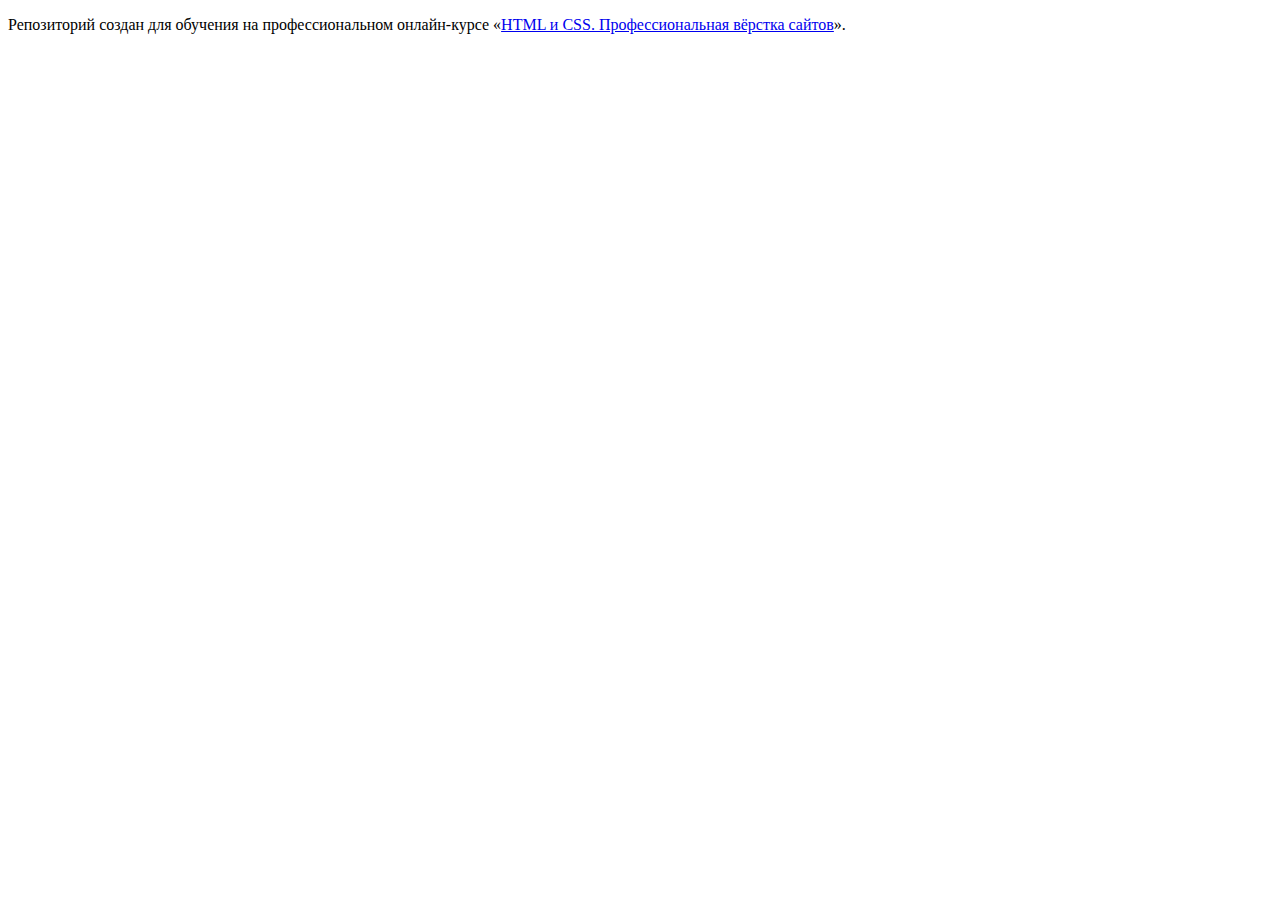
==== master/index.html @ c31f616f ":heavy_check_mark: Сборка #master" ====
<!DOCTYPE html>
<html lang="ru">
  <head>
    <meta charset="utf-8">
    <title>HTML Academy: Глейси</title>
    <base href="https://htmlacademy-htmlcss.github.io/1730259-gllacy-32/master/">
</head>
  <body>

    <p>Репозиторий создан для обучения на профессиональном онлайн‑курсе «<a href="https://htmlacademy.ru/intensive/htmlcss">HTML и CSS. Профессиональная вёрстка сайтов</a>».</p>

  </body>
</html>
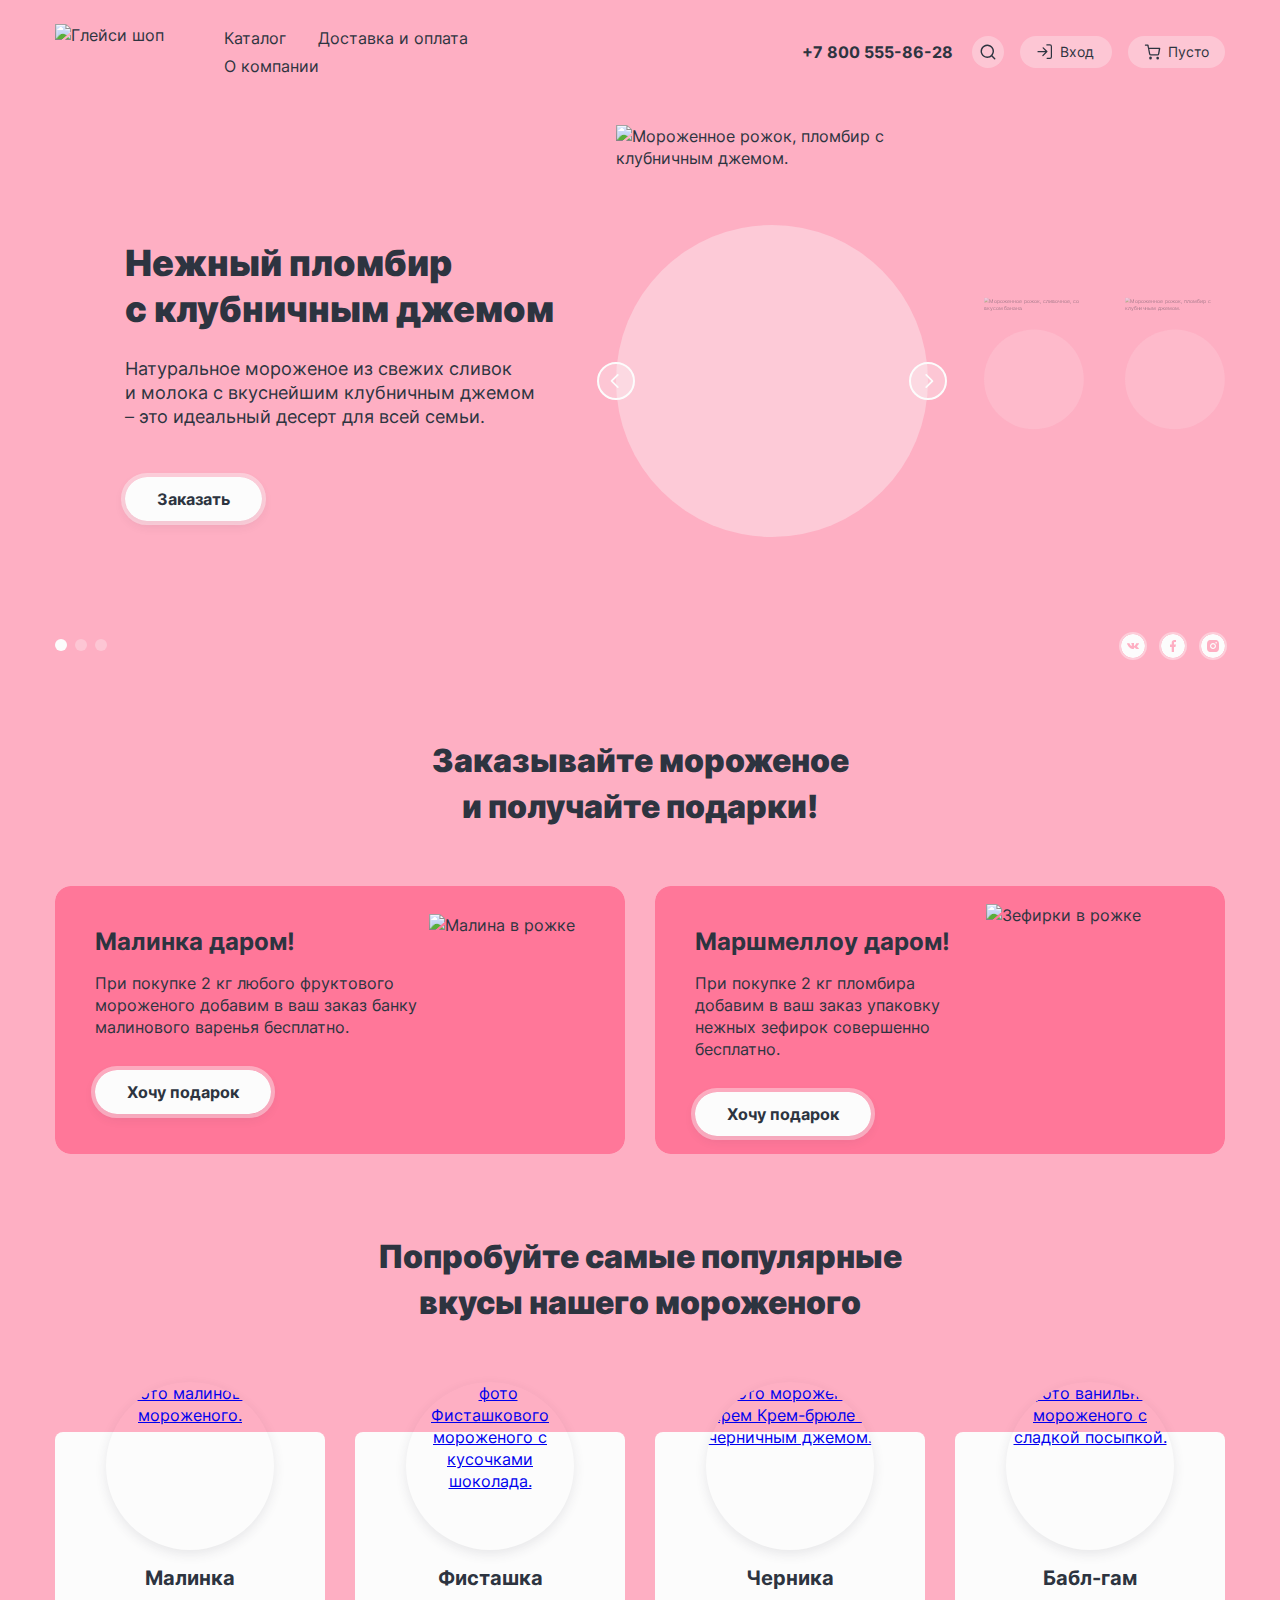
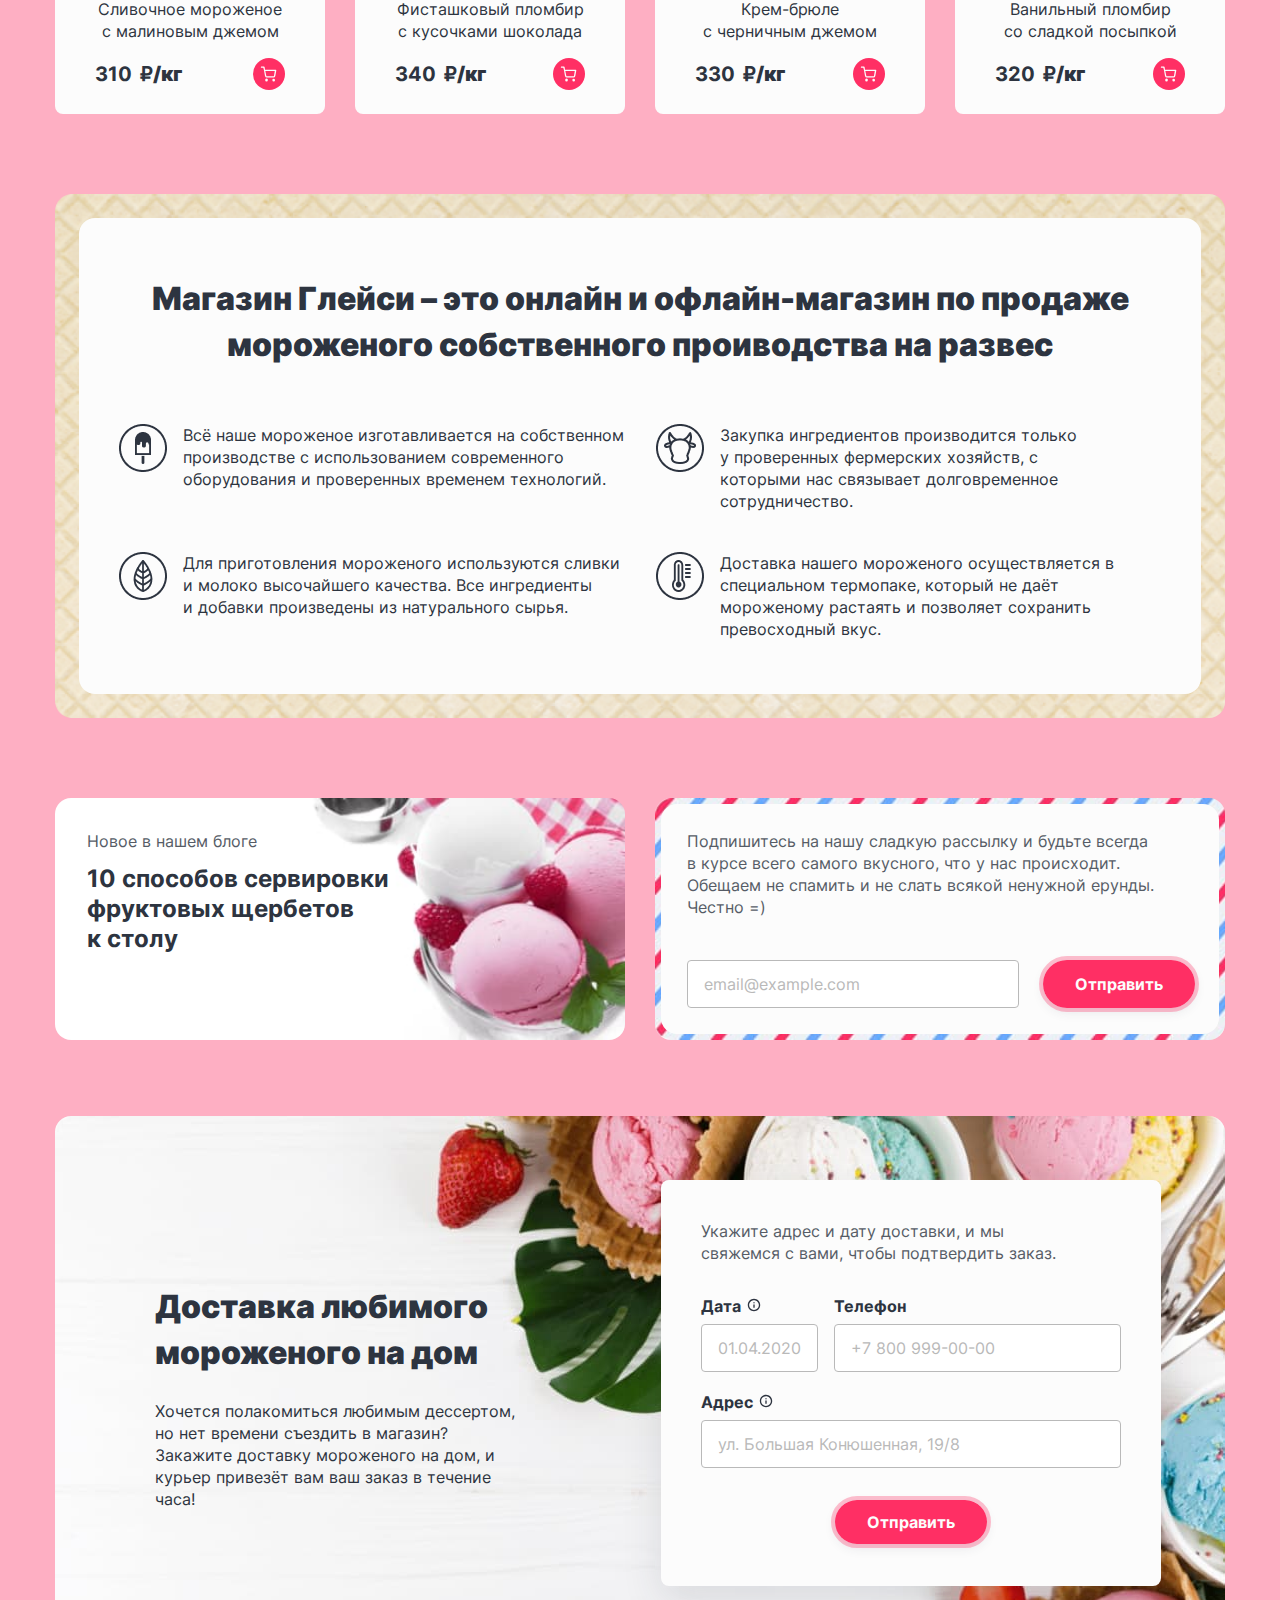
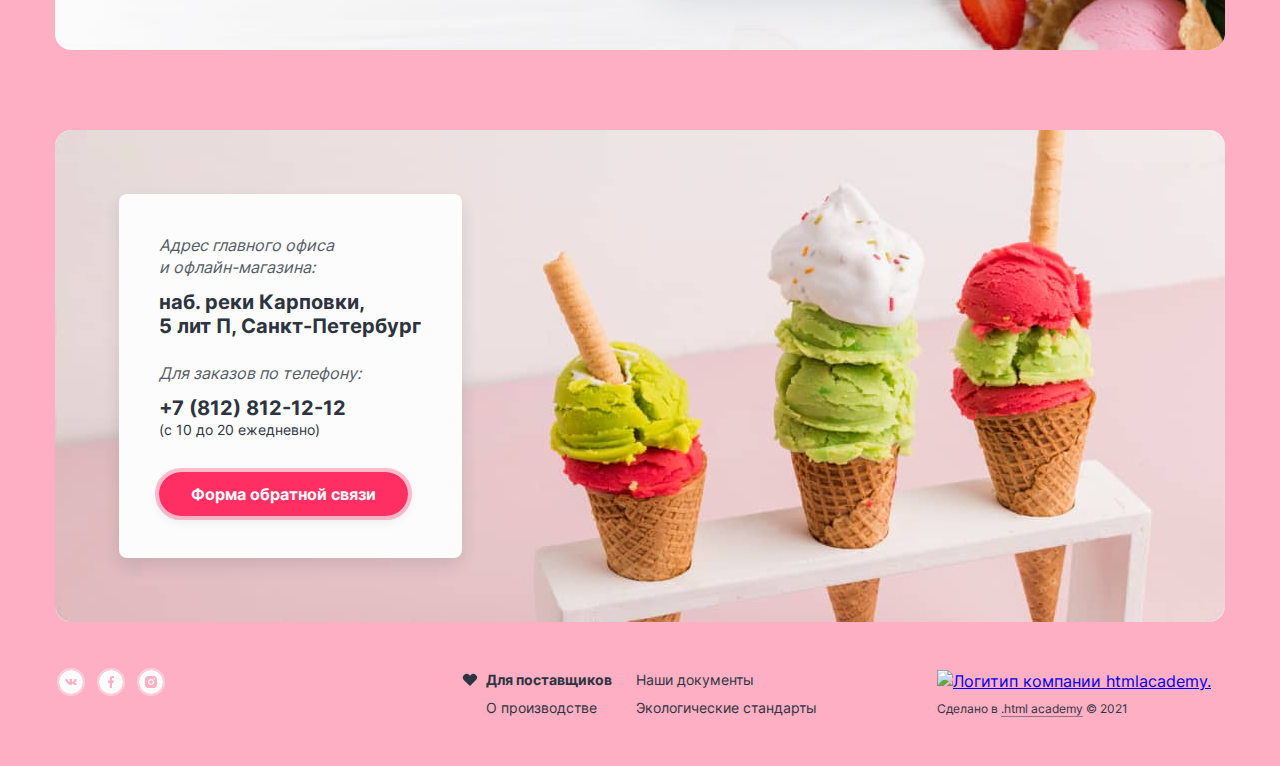
==== commit ef516493: ":heavy_check_mark: Сборка #master" ====
--- a/master/index.html
+++ b/master/index.html
@@ -1,13 +1,569 @@
 <!DOCTYPE html>
 <html lang="ru">
-  <head>
-    <meta charset="utf-8">
-    <title>HTML Academy: Глейси</title>
-    <base href="https://htmlacademy-htmlcss.github.io/1730259-gllacy-32/master/">
+
+<head>
+  <meta charset="utf-8">
+  <title>HTML Academy: Глейси</title>
+  <link rel="icon" href="favicon.ico">
+  <link rel="icon" type="image/png" sizes="32x32" href="favicon.png">
+  <link rel="stylesheet" href="styles/styles.css">
+  <base href="https://htmlacademy-htmlcss.github.io/1730259-gllacy-32/master/">
 </head>
-  <body>
 
-    <p>Репозиторий создан для обучения на профессиональном онлайн‑курсе «<a href="https://htmlacademy.ru/intensive/htmlcss">HTML и CSS. Профессиональная вёрстка сайтов</a>».</p>
+<body>
+  <div class="container">
+    <header class="header-top">
+      <nav class="header-nav">
+        <img class="header-logo" src="./images/logo.svg" width="137" height="56" alt="Глейси шоп">
+        <ul class="main-nav disordered">
+          <!--выбранному разделу добавлять клас submenu-link-current-->
+          <li class="main-nav-item">
+            <a class="main-nav-link" href="catalog.html">Каталог</a>
+            <ul class="main-nav-submenu">
+              <li class="submenu-item new-submenu">
+                <a href="#" class="submenu-link">Новинки</a>
+              </li>
+              <li class="submenu-item">
+                <a href="#" class="submenu-link">Сливочное</a>
+              </li>
+              <li class="submenu-item">
+                <a href="#" class="submenu-link">Щербеты</a>
+              </li>
+              <li class="submenu-item">
+                <a href="#" class="submenu-link">Фруктовый лед</a>
+              </li>
+              <li class="submenu-item">
+                <a href="#" class="submenu-link">Мелорин</a>
+              </li>
+            </ul>
+          </li>
+          <li class="main-nav-item">
+            <a class="main-nav-link" href="#">Доставка и оплата</a>
+          </li>
+          <li class="main-nav-item">
+            <a class="main-nav-link" href="#">О компании</a>
+          </li>
+        </ul>
+        <ul class="user-nav disordered">
+          <li class="user-nav-item">
+            <a class="user-nav-link link-phone" href="tel:+78005558628">+7 800 555-86-28</a>
+          </li>
+          <li class="user-nav-item search">
+            <a class="user-nav-link nav-search" href="#">
+              <span class="visually-hidden">Поиск</span>
+              <svg class="search-img" aria-hidden="true" focusable="false" width="18" height="18" viewBox="0 0 18 18"
+                fill="none" role="img" xmlns="http://www.w3.org/2000/svg">
+                <path fill-rule="evenodd" clip-rule="evenodd"
+                  d="M3 8.2a5.3 5.3 0 1 1 10.6 0 5.3 5.3 0 0 1-10.7 0Zm9.5 5.2a6.7 6.7 0 1 1 1-1l2.7 2.9a.7.7 0 0 1-1 1l-2.7-2.9Z"
+                  fill="#2D3440" />
+              </svg>
+            </a>
+            <!--для открытия попапа добавить класс popup-search-activ-->
+            <div class="popup-search">
+              <div class="popup-search-content">
+                <button class="popup-button visually-hidden" tabindex="-1">Закрыть</button>
+                <form class="popup-search-form" action="https://echo.htmlacademy.ru/" method="get">
+                  <p>
+                    <label for="search-form" class="visually-hidden">Поиск по сайту</label>
+                    <!--при ошибке клас error-->
+                    <input type="text" class="search-form" name="search-form" id="search-form"
+                      placeholder="Поиск по сайту" required>
+                    <button class="popup-button-reset" type="reset"></button>
+                  </p>
+                  <button class="visually-hidden" type="submit">Поиск</button>
+                </form>
+              </div>
+            </div>
+          </li>
+          <li class="user-nav-item item-log-in">
+            <a class="user-nav-link log-in" href="#">
+              <svg class="log-in-img" aria-hidden="true" focusable="false" width="18" height="18" viewBox="0 0 18 18"
+                fill="none" role="img" xmlns="http://www.w3.org/2000/svg">
+                <path fill-rule="evenodd" clip-rule="evenodd"
+                  d="M10.2 1.9c0-.4.3-.7.7-.7h3A2.2 2.2 0 0 1 16 3.4v10.5A2.2 2.2 0 0 1 14 16h-3a.7.7 0 0 1 0-1.3h3a.8.8 0 0 0 .8-.8V3.4a.8.8 0 0 0-.8-.9h-3a.7.7 0 0 1-.7-.6ZM6.7 4.4c.2-.3.6-.3.9 0l3.7 3.7a.7.7 0 0 1 0 1l-3.7 3.7a.7.7 0 1 1-1-.9l2.7-2.6H1.9a.7.7 0 0 1 0-1.3h7.4L6.7 5.3a.7.7 0 0 1 0-.9Z"
+                  fill="#2D3440" />
+              </svg>
+              <span class="visually-hidden">Вход в личный кабинет</span>Вход</a>
+            <!--Для открытия добавить клас popup-autр-activ-->
+            <div class="popup-autorizacion">
+              <div class="popup-autorizacion-content">
+                <button class="popup-button visually-hidden" tabindex="-1">Закрыть</button>
+                <h2 class="popup-autorizacion-title">Личный кабинет</h2>
+                <form class="popup-search-form" action="https://echo.htmlacademy.ru/" method="get">
+                  <div class="auth-group">
+                    <label class="email visually-hidden" for="auth-login">Введите Ваш электронную почту</label>
+                    <input class="auth-form-field field" type="text" id="auth-login" name="auth-login"
+                      placeholder="email@example.com">
+                  </div>
+                  <div class="auth-group">
+                    <label class="password visually-hidden" for="auth-password">Введите Ваш пароль</label>
+                    <input class="auth-form-field field" type="password" id="auth-password" name="auth-password"
+                      placeholder="Пароль">
+                  </div>
+                  <div class="auth-group auth-user-group">
+                    <button class="button button-red" type="submit">Войти</button>
+                    <div class="auth-user-option">
+                      <a href="#" class="auth-form-recovery">Забыли пароль?</a>
+                      <a href="#" class="auth-form-register">Регистрация</a>
+                    </div>
+                  </div>
+                </form>
+              </div>
+            </div>
+          </li>
+          <li class="user-nav-item basket">
+            <a class="user-nav-link basket-link" href="#">
+              <svg class="basket-img basket-img-empty" aria-hidden="true" focusable="false" width="18" height="18"
+                viewBox="0 0 18 18" fill="none" role="img" xmlns="http://www.w3.org/2000/svg">
+                <path fill-rule="evenodd" clip-rule="evenodd"
+                  d="M1.3 1.5a.7.7 0 0 0 0 1.3h2L4 5.5 5 11a2 2 0 0 0 2 1.6h6.3a2 2 0 0 0 2-1.6l1-5.5a.7.7 0 0 0-.6-.8H5L4.6 2c0-.3-.4-.5-.7-.5H1.3Zm5 9.3L5.3 6h9.5l-.8 4.7a.6.6 0 0 1-.7.5H7a.6.6 0 0 1-.7-.5Zm-1 4.4a1.3 1.3 0 1 1 2.5 0 1.3 1.3 0 0 1-2.6 0Zm7 0a1.3 1.3 0 1 1 2.7 0 1.3 1.3 0 0 1-2.6 0Z" />
+              </svg>
+              <span>Пусто</span><span class="visually-hidden">Корзина
+                товаров</span></a>
+            <!--Для открытия добавить клас popup-basket-activ-->
+            <div class="popup-basket">
+              <div class="popup-basket-content">
+                <button class="popup-button visually-hidden" tabindex="-1">Закрыть</button>
+                <h3 class="basket-title basket-title-empty">Ваша корзина пока пуста</h3>
+              </div>
+            </div>
+          </li>
+        </ul>
+      </nav>
 
-  </body>
+    </header>
+    <main class="main-index">
+      <h1 class="visually-hidden">Glassy shop интернет магазин мороженного</h1>
+      <!--Слайдер-->
+      <section class="slider">
+        <h2 class="visually-hidden">Слайдер с самыми популярными товарами</h2>
+        <section class="slider-body">
+          <h2 class="visually-hidden">Фото и описание популярного товара</h2>
+          <div class="slider-wrapper">
+            <ol class="slider-text-list ordered">
+              <!--первый слайд-->
+              <li class="slider-text-item slider-text-view">
+                <h3 class="slider-title">Нежный пломбир <br>с клубничным джемом</h3>
+                <p class="slider-subtitle">Натуральное мороженое из свежих сливок <br>и молока с вкуснейшим клубничным
+                  джемом –
+                  это идеальный десерт для всей семьи. </p>
+              </li>
+              <!--второй слайд-->
+              <li class="slider-text-item">
+                <h3 class="slider-title">Сливочное мороженое со вкусом банана</h3>
+                <p class="slider-subtitle">Сливочное мороженое с ярким банановым вкусом подарит вам свежесть и
+                  наслаждение
+                  даже в самый жаркий летний день.</p>
+              </li>
+              <!--третий слайд-->
+              <li class="slider-text-item">
+                <h3 class="slider-title">Карамельный пломбир <br>с маршмеллоу</h3>
+                <p class="slider-subtitle">Необычный сладкий десерт с карамельным топпингом и кусочками зефира завоюет
+                  сердца
+                  сладкоежек всех возрастов.</p>
+              </li>
+            </ol>
+            <a href="#" class="button button-white">Заказать</a>
+          </div>
+          <div class="slider-image-wrapper">
+            <ol class="slider-image-list ordered">
+              <li class="slider-image-item slider-image-current">
+                <img class="slider-image slider-image-current" src="./images/strawberry.png" width="306" height="507"
+                  alt="Мороженное рожок, пломбир с клубничным джемом.">
+              </li>
+              <li class="slider-image-item">
+                <img class="slider-image" src="./images/creamy.png" width="306" height="507"
+                  alt="Мороженное рожок, сливочное, со вкусом банана.">
+              </li>
+              <li class="slider-image-item">
+                <img class="slider-image" src="./images/caramel.png" width="306" height="507"
+                  alt="Мороженное рожок, пломбир с клубничным джемом.">
+              </li>
+            </ol>
+            <button class="slider-button slider-prev" type="button">
+              <span class="visually-hidden">Предыдущее фото</span>
+              <svg class="slider-prev-image" aria-hidden="true" focusable="false" width="7" height="12"
+                viewBox="0 0 7 12" fill="none" role="img" xmlns="http://www.w3.org/2000/svg">
+                <path fill-rule="evenodd" clip-rule="evenodd"
+                  d="M1.13526 0.864757C0.875566 0.605058 0.454511 0.605058 0.194813 0.864757C-0.0648862 1.12446 -0.0648862 1.54551 0.194813 1.80521L4.39609 6.00649L0.194774 10.2078C-0.0649247 10.4675 -0.0649247 10.8886 0.194774 11.1483C0.454473 11.408 0.875527 11.408 1.13523 11.1483L5.80394 6.47955C5.80489 6.47861 5.80583 6.47767 5.80678 6.47672C6.06648 6.21702 6.06648 5.79597 5.80678 5.53627L1.13526 0.864757Z" />
+              </svg>
+            </button>
+            <button class="slider-button slider-next" type="button">
+              <span class="visually-hidden">Следующее фото</span>
+              <svg class="slider-next-image" aria-hidden="true" focusable="false" width="7" height="12"
+                viewBox="0 0 7 12" fill="none" role="img" xmlns="http://www.w3.org/2000/svg">
+                <path fill-rule="evenodd" clip-rule="evenodd"
+                  d="M1.13526 0.864757C0.875566 0.605058 0.454511 0.605058 0.194813 0.864757C-0.0648862 1.12446 -0.0648862 1.54551 0.194813 1.80521L4.39609 6.00649L0.194774 10.2078C-0.0649247 10.4675 -0.0649247 10.8886 0.194774 11.1483C0.454473 11.408 0.875527 11.408 1.13523 11.1483L5.80394 6.47955C5.80489 6.47861 5.80583 6.47767 5.80678 6.47672C6.06648 6.21702 6.06648 5.79597 5.80678 5.53627L1.13526 0.864757Z" />
+              </svg>
+            </button>
+          </div>
+        </section>
+        <div class="slider-control-wrapper">
+          <ol class="slider-pagination ordered">
+            <li class="slider-pagination-item">
+              <button class="slider-pagination-button slider-pagination-button-current" type="button">
+                <span class="visually-hidden">1 слайд</span>
+              </button>
+            </li>
+            <li class="slider-pagination-item">
+              <button class="slider-pagination-button" type="button">
+                <span class="visually-hidden">2 слайд</span>
+              </button>
+            </li>
+            <li class="slider-pagination-item">
+              <button class="slider-pagination-button" type="button">
+                <span class="visually-hidden">3 слайд</span>
+              </button>
+            </li>
+          </ol>
+          <!--социальные кнопки-->
+          <ul class="social slider-social disordered">
+            <li class="social-item">
+              <a class="social-link" href="https://vk.com/htmlacademy">
+                <span class="visually-hidden">Мы в контакте</span>
+                <svg class="social-icon vk" aria-hidden="true" focusable="false" width="16" height="16"
+                  viewBox="0 0 16 16" fill="none" role="img" xmlns="http://www.w3.org/2000/svg">
+                  <path fill-rule="evenodd" clip-rule="evenodd"
+                    d="M16 8C16 12.4183 12.4183 16 8 16C3.58172 16 0 12.4183 0 8C0 3.58172 3.58172 0 8 0C12.4183 0 16 3.58172 16 8ZM8.39228 9.98325H7.91409C7.91409 9.98325 6.85898 10.0389 5.92986 9.19111C4.91657 8.26636 4.02166 6.43135 4.02166 6.43135C4.02166 6.43135 3.97008 6.31103 4.02612 6.25287C4.08911 6.18748 4.2607 6.18329 4.2607 6.18329L5.40378 6.17672C5.40378 6.17672 5.51151 6.19252 5.58862 6.24211C5.65216 6.28304 5.68778 6.35957 5.68778 6.35957C5.68778 6.35957 5.87252 6.76907 6.11721 7.13954C6.59475 7.86277 6.81717 8.02097 6.97932 7.94349C7.21553 7.8305 7.14472 6.92108 7.14472 6.92108C7.14472 6.92108 7.14907 6.59097 7.0258 6.44401C6.93034 6.33007 6.75027 6.29685 6.67077 6.28752C6.60647 6.28 6.71204 6.14912 6.84888 6.09038C7.05458 6.00205 7.41787 5.99701 7.84708 6.00091C8.18147 6.00386 8.2777 6.02214 8.40846 6.04984C8.71183 6.11404 8.70237 6.31976 8.68196 6.76362C8.67586 6.89625 8.66879 7.05014 8.66879 7.22787C8.66879 7.26786 8.66746 7.31048 8.66609 7.35433C8.659 7.58166 8.65089 7.84192 8.82159 7.93863C8.90913 7.98813 9.1233 7.94606 9.65894 7.14887C9.91286 6.77107 10.1032 6.32683 10.1032 6.32683C10.1032 6.32683 10.1448 6.24763 10.2095 6.21365C10.2756 6.179 10.3648 6.18966 10.3648 6.18966L11.5677 6.1831C11.5677 6.1831 11.9291 6.14531 11.9877 6.28828C12.049 6.43839 11.8526 6.78887 11.3611 7.36294C10.8976 7.90445 10.6707 8.10579 10.6886 8.2824C10.7018 8.41323 10.8493 8.53049 11.1343 8.76238C11.7265 9.24409 11.8843 9.49702 11.9218 9.55713C11.9248 9.56199 11.9271 9.56559 11.9287 9.56795C12.1937 9.95308 11.6348 9.98325 11.6348 9.98325L10.5665 9.99629C10.5665 9.99629 10.3369 10.0362 10.0347 9.85427C9.87671 9.75923 9.72223 9.60401 9.57505 9.45612C9.35005 9.23004 9.1421 9.02109 8.96463 9.07041C8.66683 9.15322 8.67617 9.71559 8.67617 9.71559C8.67617 9.71559 8.67834 9.83571 8.61046 9.89968C8.53672 9.96936 8.39228 9.98325 8.39228 9.98325Z" />
+                </svg>
+              </a>
+            </li>
+            <li class="social-item">
+              <a class="social-link" href="https://www.facebook.com/htmlacademy/">
+                <span class="visually-hidden">Мы в фейсбуке</span>
+                <svg class="social-icon facebook" aria-hidden="true" focusable="false" width="16" height="16"
+                  viewBox="0 0 16 16" fill="none" role="img" xmlns="http://www.w3.org/2000/svg">
+                  <path fill-rule="evenodd" clip-rule="evenodd"
+                    d="M16 8C16 12.4183 12.4183 16 8 16C3.58172 16 0 12.4183 0 8C0 3.58172 3.58172 0 8 0C12.4183 0 16 3.58172 16 8ZM9.61905 8.6H8.66667V12H7.14286V8.6H6V7H7.14286V5.88C7.14286 4.6628 7.87733 4 8.91162 4C9.40686 4 9.87581 4.0388 10 4.056V5.4H9.42857C8.66667 5.4 8.66667 5.788 8.66667 6.2V7H10L9.61905 8.6Z" />
+                </svg>
+              </a>
+            </li>
+            <li class="social-item">
+              <a class="social-link" href="https://www.instagram.com/htmlacademy/">
+                <span class="visually-hidden">Мы в инстаграмме</span>
+                <svg class="social-icon instagram" aria-hidden="true" focusable="false" width="16" height="16"
+                  viewBox="0 0 16 16" fill="none" role="img" xmlns="http://www.w3.org/2000/svg">
+                  <path fill-rule="evenodd" clip-rule="evenodd"
+                    d="M16 8C16 12.4183 12.4183 16 8 16C3.58172 16 0 12.4183 0 8C0 3.58172 3.58172 0 8 0C12.4183 0 16 3.58172 16 8ZM9.6488 4.024C9.2224 4.004 9.0868 4 8 4C6.9132 4 6.7776 4.0052 6.3512 4.024C5.9248 4.044 5.6352 4.1108 5.38 4.21C5.11297 4.31029 4.87107 4.46769 4.6712 4.6712C4.46752 4.87093 4.31009 5.11287 4.21 5.38C4.1108 5.6352 4.044 5.9248 4.024 6.3512C4.004 6.7776 4 6.9132 4 8C4 9.0868 4.0052 9.2224 4.024 9.6488C4.044 10.0748 4.1108 10.3652 4.21 10.62C4.31037 10.887 4.46776 11.1289 4.6712 11.3288C4.87101 11.5324 5.11293 11.6898 5.38 11.79C5.6352 11.8888 5.9252 11.956 6.3512 11.976C6.7776 11.996 6.9132 12 8 12C9.0868 12 9.2224 11.9948 9.6488 11.976C10.0748 11.956 10.3652 11.8888 10.62 11.79C10.8869 11.6895 11.1288 11.5321 11.3288 11.3288C11.5324 11.129 11.6899 10.8871 11.79 10.62C11.8888 10.3648 11.956 10.0748 11.976 9.6488C11.996 9.2224 12 9.0868 12 8C12 6.9132 11.9948 6.7776 11.976 6.3512C11.956 5.9252 11.8888 5.6348 11.79 5.38C11.6896 5.11304 11.5322 4.87116 11.3288 4.6712C11.1064 4.4492 10.884 4.3116 10.62 4.21C10.3648 4.1108 10.0748 4.044 9.6488 4.024ZM6.58579 6.58579C6.96086 6.21071 7.46957 6 8 6C8.53043 6 9.03914 6.21071 9.41421 6.58579C9.78929 6.96086 10 7.46957 10 8C10 8.53043 9.78929 9.03914 9.41421 9.41421C9.03914 9.78929 8.53043 10 8 10C7.46957 10 6.96086 9.78929 6.58579 9.41421C6.21071 9.03914 6 8.53043 6 8C6 7.46957 6.21071 6.96086 6.58579 6.58579ZM10.4536 5.54645C10.5473 5.64021 10.6 5.76739 10.6 5.9C10.6 6.03261 10.5473 6.15979 10.4536 6.25355C10.3598 6.34732 10.2326 6.4 10.1 6.4C9.96739 6.4 9.84021 6.34732 9.74645 6.25355C9.65268 6.15979 9.6 6.03261 9.6 5.9C9.6 5.76739 9.65268 5.64021 9.74645 5.54645C9.84021 5.45268 9.96739 5.4 10.1 5.4C10.2326 5.4 10.3598 5.45268 10.4536 5.54645ZM8.84853 7.15147C8.62348 6.92643 8.31826 6.8 8 6.8C7.68174 6.8 7.37652 6.92643 7.15147 7.15147C6.92643 7.37652 6.8 7.68174 6.8 8C6.8 8.31826 6.92643 8.62348 7.15147 8.84853C7.37652 9.07357 7.68174 9.2 8 9.2C8.31826 9.2 8.62348 9.07357 8.84853 8.84853C9.07357 8.62348 9.2 8.31826 9.2 8C9.2 7.68174 9.07357 7.37652 8.84853 7.15147Z" />
+                </svg>
+              </a>
+            </li>
+          </ul>
+        </div>
+      </section>
+      <!--специальные предложения-->
+      <section class="cpecial">
+        <h2 class="visually-hidden">Специальные предложения</h2>
+        <p class="special-title"><strong>Заказывайте мороженое и получайте подарки!</strong></p>
+        <ul class="special-list disordered">
+          <li class="special-item raspberry">
+            <div class="special-item-text">
+              <h3 class="special-item-title">Малинка даром!</h3>
+              <p class="special-item-subtitle">При покупке 2 кг любого фруктового мороженого добавим в ваш заказ банку
+                малинового варенья бесплатно.</p>
+              <a href="#" class="button button-white">Хочу подарок</a>
+            </div>
+            <img class="special-item-img" src="./images/raspberry.png" alt="Малина в рожке" width="181" height="240">
+          </li>
+          <li class="special-item marshmallow">
+            <div class="special-item-text">
+              <h3 class="special-item-title">Маршмеллоу даром!</h3>
+              <p class="special-item-subtitle">При покупке 2 кг пломбира добавим в ваш заказ упаковку нежных зефирок
+                совершенно бесплатно.</p>
+              <a href="#" class="button button-white">Хочу подарок</a>
+            </div>
+            <img class="special-item-img" src="./images/marshmallow.png" alt="Зефирки в рожке" width="232" height="249">
+          </li>
+        </ul>
+      </section>
+      <!--Популярные товары-->
+      <section class="popular">
+        <h2 class="popular-title">Попробуйте самые популярные вкусы нашего мороженого</h2>
+        <ul class="popular-card card-list disordered">
+          <li class="card-item">
+            <a class="link-image" href="#"><img class="card-item-image" src="./images/ice-raspberry.jpg" width="168"
+                height="168" alt="фото малинового мороженого."></a>
+            <a class="link-title" href="#">
+              <h4 class="card-item-title">Малинка</h4>
+            </a>
+            <p class="card-item-subtitle">Сливочное мороженое с малиновым джемом</p>
+            <div class="buy-wrapper">
+              <p class="card-item-price">310 <b>₽/кг</b></p>
+              <button class="card-item-button" type="button">
+                <span class="visually-hidden">Добавить в корзину</span>
+                <svg class="basket-img" aria-hidden="true" focusable="false" width="18" height="18" viewBox="0 0 18 18"
+                  fill="none" role="img" xmlns="http://www.w3.org/2000/svg">
+                  <path fill-rule="evenodd" clip-rule="evenodd"
+                    d="M1.3 1.5a.7.7 0 0 0 0 1.3h2L4 5.5 5 11a2 2 0 0 0 2 1.6h6.3a2 2 0 0 0 2-1.6l1-5.5a.7.7 0 0 0-.6-.8H5L4.6 2c0-.3-.4-.5-.7-.5H1.3Zm5 9.3L5.3 6h9.5l-.8 4.7a.6.6 0 0 1-.7.5H7a.6.6 0 0 1-.7-.5Zm-1 4.4a1.3 1.3 0 1 1 2.5 0 1.3 1.3 0 0 1-2.6 0Zm7 0a1.3 1.3 0 1 1 2.7 0 1.3 1.3 0 0 1-2.6 0Z" />
+                </svg>
+              </button>
+            </div>
+          </li>
+          <li class="card-item">
+            <a class="link-image" href="#"><img class="card-item-image" src="./images/ice-pistachio.jpg" width="168"
+                height="168" alt="фото Фисташкового мороженого с кусочками шоколада."></a>
+            <a class="link-title" href="#">
+              <h4 class="card-item-title">Фисташка</h4>
+            </a>
+            <p class="card-item-subtitle">Фисташковый пломбир с кусочками шоколада</p>
+            <div class="buy-wrapper">
+              <p class="card-item-price">340 <b>₽/кг</b></p>
+              <button class="card-item-button" type="button">
+                <span class="visually-hidden">Добавить в корзину</span>
+                <svg class="basket-img" aria-hidden="true" focusable="false" width="18" height="18" viewBox="0 0 18 18"
+                  fill="none" role="img" xmlns="http://www.w3.org/2000/svg">
+                  <path fill-rule="evenodd" clip-rule="evenodd"
+                    d="M1.3 1.5a.7.7 0 0 0 0 1.3h2L4 5.5 5 11a2 2 0 0 0 2 1.6h6.3a2 2 0 0 0 2-1.6l1-5.5a.7.7 0 0 0-.6-.8H5L4.6 2c0-.3-.4-.5-.7-.5H1.3Zm5 9.3L5.3 6h9.5l-.8 4.7a.6.6 0 0 1-.7.5H7a.6.6 0 0 1-.7-.5Zm-1 4.4a1.3 1.3 0 1 1 2.5 0 1.3 1.3 0 0 1-2.6 0Zm7 0a1.3 1.3 0 1 1 2.7 0 1.3 1.3 0 0 1-2.6 0Z" />
+                </svg>
+              </button>
+            </div>
+          </li>
+          <li class="card-item">
+            <a class="link-image" href="#"><img class="card-item-image" src="./images/ice-blueberry.jpg" width="168"
+                height="168" alt="фото мороженого крем Крем-брюле с черничным джемом."></a>
+            <a class="link-title" href="#">
+              <h4 class="card-item-title">Черника</h4>
+            </a>
+            <p class="card-item-subtitle">Крем-брюле <br>с черничным джемом</p>
+            <div class="buy-wrapper">
+              <p class="card-item-price">330 <b>₽/кг</b></p>
+              <button class="card-item-button" type="button">
+                <span class="visually-hidden">Добавить в корзину</span>
+                <svg class="basket-img" aria-hidden="true" focusable="false" width="18" height="18" viewBox="0 0 18 18"
+                  fill="none" role="img" xmlns="http://www.w3.org/2000/svg">
+                  <path fill-rule="evenodd" clip-rule="evenodd"
+                    d="M1.3 1.5a.7.7 0 0 0 0 1.3h2L4 5.5 5 11a2 2 0 0 0 2 1.6h6.3a2 2 0 0 0 2-1.6l1-5.5a.7.7 0 0 0-.6-.8H5L4.6 2c0-.3-.4-.5-.7-.5H1.3Zm5 9.3L5.3 6h9.5l-.8 4.7a.6.6 0 0 1-.7.5H7a.6.6 0 0 1-.7-.5Zm-1 4.4a1.3 1.3 0 1 1 2.5 0 1.3 1.3 0 0 1-2.6 0Zm7 0a1.3 1.3 0 1 1 2.7 0 1.3 1.3 0 0 1-2.6 0Z" />
+                </svg>
+              </button>
+            </div>
+          </li>
+          <li class="card-item">
+            <a class="link-image" href="#"><img class="card-item-image" src="./images/ice-buble-gum.jpg" width="168"
+                height="168" alt="фото ванильного мороженого с сладкой посыпкой."></a>
+            <a class="link-title" href="#">
+              <h4 class="card-item-title">Бабл-гам</h4>
+            </a>
+            <p class="card-item-subtitle">Ванильный пломбир <br>со сладкой посыпкой</p>
+            <div class="buy-wrapper">
+              <p class="card-item-price">320 <b>₽/кг</b></p>
+              <button class="card-item-button" type="button">
+                <span class="visually-hidden">Добавить в корзину</span>
+                <svg class="basket-img" aria-hidden="true" focusable="false" width="18" height="18" viewBox="0 0 18 18"
+                  fill="none" role="img" xmlns="http://www.w3.org/2000/svg">
+                  <path fill-rule="evenodd" clip-rule="evenodd"
+                    d="M1.3 1.5a.7.7 0 0 0 0 1.3h2L4 5.5 5 11a2 2 0 0 0 2 1.6h6.3a2 2 0 0 0 2-1.6l1-5.5a.7.7 0 0 0-.6-.8H5L4.6 2c0-.3-.4-.5-.7-.5H1.3Zm5 9.3L5.3 6h9.5l-.8 4.7a.6.6 0 0 1-.7.5H7a.6.6 0 0 1-.7-.5Zm-1 4.4a1.3 1.3 0 1 1 2.5 0 1.3 1.3 0 0 1-2.6 0Zm7 0a1.3 1.3 0 1 1 2.7 0 1.3 1.3 0 0 1-2.6 0Z" />
+                </svg>
+              </button>
+            </div>
+          </li>
+        </ul>
+      </section>
+      <!--Преимущества-->
+      <section class="advantages">
+        <div class="advantages-wrapper">
+          <h2 class="visually-hidden">Наши преимущества</h2>
+          <p class="advantages-title"><strong>Магазин Глeйси – это онлайн и офлайн-магазин по продаже мороженого
+              собственного проиводства на развес</strong></p>
+          <ul class="advantages-subtitle-list disordered">
+            <li class="advantages-subtitle ice-cream">
+              <p>Всё наше мороженое изготавливается на собственном производстве с использованием современного
+                оборудования и проверенных временем технологий.</p>
+            </li>
+            <li class="advantages-subtitle cow">
+              <p>Закупка ингредиентов производится только
+                <br>у проверенных фермерских хозяйств, с которыми
+                нас связывает долговременное сотрудничество.
+              </p>
+            </li>
+            <li class="advantages-subtitle leaf">
+              <p>Для приготовления мороженого используются сливки и молоко высочайшего качества. Все ингредиенты
+                <br>и добавки произведены из натурального сырья.
+              </p>
+            </li>
+            <li class="advantages-subtitle thermometer">
+              <p>Доставка нашего мороженого осуществляется в специальном термопаке, который не даёт мороженому растаять
+                и позволяет сохранить превосходный вкус.</p>
+            </li>
+          </ul>
+        </div>
+      </section>
+      <!--новинки блога-->
+      <div class="foryou">
+        <article class="blog">
+          <h2 class="visually-hidden">Новинки блога и рассылка новостей</h2>
+          <a href="#" class="blog-link">
+            <h5 class="blog-title">Новое в нашем блоге</h5>
+          </a>
+          <a href="#" class="blog-link">
+            <b class="blog-subtitle">10 способов сервировки фруктовых щербетов <br>к столу</b>
+          </a>
+        </article>
+        <!--рассылка-->
+        <section class="newsletter">
+          <h2 class="visually-hidden">Подписка на новостную рассылку</h2>
+          <div class="newsletter-wrapper">
+            <p class="newsletter-text">Подпишитесь на нашу сладкую рассылку и будьте всегда
+              <br>в курсе всего самого вкусного, что у нас происходит. Обещаем не спамить и не слать всякой ненужной
+              ерунды.
+              Честно =)
+            </p>
+            <form class="newsletter-form" action="https://echo.htmlacademy.ru/" method="post">
+              <p class="newsletter-email">
+                <label class="visually-hidden" for="newsletter-email">Email</label>
+                <input class="field" placeholder="email@example.com" type="email" name="newsletter-email"
+                  id="newsletter-email" required>
+              </p>
+              <button class="button button-red newsletter-button" type="submit">Отправить</button>
+            </form>
+          </div>
+        </section>
+      </div>
+      <!--Доставка-->
+      <section class="delivery">
+        <div class="delivery-text">
+          <h2 class="delivery-title">Доставка любимого мороженого на дом</h2>
+          <p class="delivery-subtitle">Хочется полакомиться любимым дессертом, но нет времени съездить в магазин?
+            Закажите доставку мороженого на дом, и курьер привезёт вам ваш заказ в течение часа!</p>
+        </div>
+        <form class="delivery-form" action="https://echo.htmlacademy.ru/" method="post">
+          <p class="delivery-form-text">Укажите адрес и дату доставки, и мы свяжемся с вами, чтобы подтвердить заказ.
+          </p>
+          <p class="field-group date">
+            <label for="delivery-date-input" class="delivery-date">Дата
+              <span class="delivery-info">
+                <span class="visually-hidden">Дополнительная информация.</span>
+                <span class="delivery-popup">Выберите желаемую дату доставки</span>
+              </span>
+            </label>
+            <input type="text" class="delivery-date-input" name="delivery-date-input" id="delivery-date-input"
+              placeholder="01.04.2020" required>
+          </p>
+          <p class="field-group phone">
+            <label for="delivery-phone-input" class="delivery-phone">Телефон</label>
+            <input type="tel" class="delivery-phone-input" name="delivery-phone-input" id="delivery-phone-input"
+              placeholder="+7 800 999-00-00" required>
+          </p>
+          <p class="field-group address">
+            <label for="delivery-address-input" class="delivery-address">Адрес
+              <span class="delivery-info">
+                <span class="visually-hidden">Дополнительная информация.</span>
+                <span class="delivery-popup">Введите название улицы, дома и квартиры</span>
+              </span>
+            </label>
+            <input type="text" class="delivery-address-input" name="delivery-address-input" id="delivery-address-input"
+              placeholder="ул. Большая Конюшенная, 19/8" required>
+          </p>
+          <button class="button button-red delivery-button" type="submit">Отправить</button>
+        </form>
+      </section>
+      <!--Контакты-->
+      <section class="contacts">
+        <h2 class="visually-hidden">Контакты</h2>
+        <address class="contacts-address">
+          <p class="address-title">Адрес главного офиса и офлайн-магазина:</p>
+          <p class="address-subtitle"><strong>наб. реки Карповки, <br>5 лит П, Санкт-Петербург</strong></p>
+          <p class="address-title title-phone">Для заказов по телефону:</p>
+          <a class="contacts-phone" href="+78128121212">+7 (812) 812-12-12</a>
+          <p class="work-time">(с 10 до 20 ежедневно)</p>
+          <a class="button button-red button-feedback" href="#">Форма обратной связи</a>
+        </address>
+      </section>
+    </main>
+    <!--footer-->
+    <footer class="page-footer">
+      <!--footer-social-->
+      <section class="footer-social">
+        <h2 class="visually-hidden">Мы в соцсетях</h2>
+        <ul class="social footer-social-list disordered">
+          <li class="social-item">
+            <a class="social-link" href="https://vk.com/htmlacademy">
+              <span class="visually-hidden">Мы в контакте</span>
+              <svg class="social-icon vk" aria-hidden="true" focusable="false" width="16" height="16"
+                viewBox="0 0 16 16" fill="none" role="img" xmlns="http://www.w3.org/2000/svg">
+                <path fill-rule="evenodd" clip-rule="evenodd"
+                  d="M16 8C16 12.4183 12.4183 16 8 16C3.58172 16 0 12.4183 0 8C0 3.58172 3.58172 0 8 0C12.4183 0 16 3.58172 16 8ZM8.39228 9.98325H7.91409C7.91409 9.98325 6.85898 10.0389 5.92986 9.19111C4.91657 8.26636 4.02166 6.43135 4.02166 6.43135C4.02166 6.43135 3.97008 6.31103 4.02612 6.25287C4.08911 6.18748 4.2607 6.18329 4.2607 6.18329L5.40378 6.17672C5.40378 6.17672 5.51151 6.19252 5.58862 6.24211C5.65216 6.28304 5.68778 6.35957 5.68778 6.35957C5.68778 6.35957 5.87252 6.76907 6.11721 7.13954C6.59475 7.86277 6.81717 8.02097 6.97932 7.94349C7.21553 7.8305 7.14472 6.92108 7.14472 6.92108C7.14472 6.92108 7.14907 6.59097 7.0258 6.44401C6.93034 6.33007 6.75027 6.29685 6.67077 6.28752C6.60647 6.28 6.71204 6.14912 6.84888 6.09038C7.05458 6.00205 7.41787 5.99701 7.84708 6.00091C8.18147 6.00386 8.2777 6.02214 8.40846 6.04984C8.71183 6.11404 8.70237 6.31976 8.68196 6.76362C8.67586 6.89625 8.66879 7.05014 8.66879 7.22787C8.66879 7.26786 8.66746 7.31048 8.66609 7.35433C8.659 7.58166 8.65089 7.84192 8.82159 7.93863C8.90913 7.98813 9.1233 7.94606 9.65894 7.14887C9.91286 6.77107 10.1032 6.32683 10.1032 6.32683C10.1032 6.32683 10.1448 6.24763 10.2095 6.21365C10.2756 6.179 10.3648 6.18966 10.3648 6.18966L11.5677 6.1831C11.5677 6.1831 11.9291 6.14531 11.9877 6.28828C12.049 6.43839 11.8526 6.78887 11.3611 7.36294C10.8976 7.90445 10.6707 8.10579 10.6886 8.2824C10.7018 8.41323 10.8493 8.53049 11.1343 8.76238C11.7265 9.24409 11.8843 9.49702 11.9218 9.55713C11.9248 9.56199 11.9271 9.56559 11.9287 9.56795C12.1937 9.95308 11.6348 9.98325 11.6348 9.98325L10.5665 9.99629C10.5665 9.99629 10.3369 10.0362 10.0347 9.85427C9.87671 9.75923 9.72223 9.60401 9.57505 9.45612C9.35005 9.23004 9.1421 9.02109 8.96463 9.07041C8.66683 9.15322 8.67617 9.71559 8.67617 9.71559C8.67617 9.71559 8.67834 9.83571 8.61046 9.89968C8.53672 9.96936 8.39228 9.98325 8.39228 9.98325Z" />
+              </svg>
+            </a>
+          </li>
+          <li class="social-item">
+            <a class="social-link" href="https://www.facebook.com/htmlacademy/">
+              <span class="visually-hidden">Мы в фейсбуке</span>
+              <svg class="social-icon facebook" aria-hidden="true" focusable="false" width="16" height="16"
+                viewBox="0 0 16 16" fill="none" role="img" xmlns="http://www.w3.org/2000/svg">
+                <path fill-rule="evenodd" clip-rule="evenodd"
+                  d="M16 8C16 12.4183 12.4183 16 8 16C3.58172 16 0 12.4183 0 8C0 3.58172 3.58172 0 8 0C12.4183 0 16 3.58172 16 8ZM9.61905 8.6H8.66667V12H7.14286V8.6H6V7H7.14286V5.88C7.14286 4.6628 7.87733 4 8.91162 4C9.40686 4 9.87581 4.0388 10 4.056V5.4H9.42857C8.66667 5.4 8.66667 5.788 8.66667 6.2V7H10L9.61905 8.6Z" />
+              </svg>
+            </a>
+          </li>
+          <li class="social-item">
+            <a class="social-link" href="https://www.instagram.com/htmlacademy/">
+              <span class="visually-hidden">Мы в инстаграмме</span>
+              <svg class="social-icon instagram" aria-hidden="true" focusable="false" width="16" height="16"
+                viewBox="0 0 16 16" fill="none" role="img" xmlns="http://www.w3.org/2000/svg">
+                <path fill-rule="evenodd" clip-rule="evenodd"
+                  d="M16 8C16 12.4183 12.4183 16 8 16C3.58172 16 0 12.4183 0 8C0 3.58172 3.58172 0 8 0C12.4183 0 16 3.58172 16 8ZM9.6488 4.024C9.2224 4.004 9.0868 4 8 4C6.9132 4 6.7776 4.0052 6.3512 4.024C5.9248 4.044 5.6352 4.1108 5.38 4.21C5.11297 4.31029 4.87107 4.46769 4.6712 4.6712C4.46752 4.87093 4.31009 5.11287 4.21 5.38C4.1108 5.6352 4.044 5.9248 4.024 6.3512C4.004 6.7776 4 6.9132 4 8C4 9.0868 4.0052 9.2224 4.024 9.6488C4.044 10.0748 4.1108 10.3652 4.21 10.62C4.31037 10.887 4.46776 11.1289 4.6712 11.3288C4.87101 11.5324 5.11293 11.6898 5.38 11.79C5.6352 11.8888 5.9252 11.956 6.3512 11.976C6.7776 11.996 6.9132 12 8 12C9.0868 12 9.2224 11.9948 9.6488 11.976C10.0748 11.956 10.3652 11.8888 10.62 11.79C10.8869 11.6895 11.1288 11.5321 11.3288 11.3288C11.5324 11.129 11.6899 10.8871 11.79 10.62C11.8888 10.3648 11.956 10.0748 11.976 9.6488C11.996 9.2224 12 9.0868 12 8C12 6.9132 11.9948 6.7776 11.976 6.3512C11.956 5.9252 11.8888 5.6348 11.79 5.38C11.6896 5.11304 11.5322 4.87116 11.3288 4.6712C11.1064 4.4492 10.884 4.3116 10.62 4.21C10.3648 4.1108 10.0748 4.044 9.6488 4.024ZM6.58579 6.58579C6.96086 6.21071 7.46957 6 8 6C8.53043 6 9.03914 6.21071 9.41421 6.58579C9.78929 6.96086 10 7.46957 10 8C10 8.53043 9.78929 9.03914 9.41421 9.41421C9.03914 9.78929 8.53043 10 8 10C7.46957 10 6.96086 9.78929 6.58579 9.41421C6.21071 9.03914 6 8.53043 6 8C6 7.46957 6.21071 6.96086 6.58579 6.58579ZM10.4536 5.54645C10.5473 5.64021 10.6 5.76739 10.6 5.9C10.6 6.03261 10.5473 6.15979 10.4536 6.25355C10.3598 6.34732 10.2326 6.4 10.1 6.4C9.96739 6.4 9.84021 6.34732 9.74645 6.25355C9.65268 6.15979 9.6 6.03261 9.6 5.9C9.6 5.76739 9.65268 5.64021 9.74645 5.54645C9.84021 5.45268 9.96739 5.4 10.1 5.4C10.2326 5.4 10.3598 5.45268 10.4536 5.54645ZM8.84853 7.15147C8.62348 6.92643 8.31826 6.8 8 6.8C7.68174 6.8 7.37652 6.92643 7.15147 7.15147C6.92643 7.37652 6.8 7.68174 6.8 8C6.8 8.31826 6.92643 8.62348 7.15147 8.84853C7.37652 9.07357 7.68174 9.2 8 9.2C8.31826 9.2 8.62348 9.07357 8.84853 8.84853C9.07357 8.62348 9.2 8.31826 9.2 8C9.2 7.68174 9.07357 7.37652 8.84853 7.15147Z" />
+              </svg>
+            </a>
+          </li>
+        </ul>
+      </section>
+      <!--footer-info-->
+      <section class="footer-info">
+        <h2 class="visually-hidden">Дополнительная информация</h2>
+        <ul class="footer-info-list disordered">
+          <li class="footer-info-item">
+            <a class="footer-info-link suppliers" href="#">Для поставщиков</a>
+          </li>
+          <li class="footer-info-item">
+            <a class="footer-info-link production" href="#">Наши документы</a>
+          </li>
+          <li class="footer-info-item">
+            <a class="footer-info-link documents" href="#">О производстве</a>
+          </li>
+          <li class="footer-info-item">
+            <a class="footer-info-link standarts" href="#">Экологические стандарты</a>
+          </li>
+        </ul>
+      </section>
+      <!--Копирайт-->
+      <section class="copyright">
+        <h2 class="visually-hidden">Копирайт</h2>
+        <a class="footer-logo" href="https://htmlacademy.ru/">
+          <img class="footer-logo-img" src="./images/logo_htmlacademy.svg" alt="Логитип компании htmlacademy.">
+        </a>
+        <p class="footer-copyright">Сделано в <a class="copyright-link">.html academy</a> © 2021</p>
+      </section>
+    </footer>
+  </div>
+  <!--для активации модала убрать modal-container-close-->
+  <div class="modal-container modal-container-close">
+    <div class="modal feedback">
+      <button class="modal-close-button">
+        <span class="visually-hidden">Закрыть</span>
+      </button>
+      <section class="modal-content">
+        <h2 class="modal-title">Мы обязательно ответим вам!</h2>
+        <form class="modal-form" action="https://echo.htmlacademy.ru/" method="post">
+          <p class="modal-form-item">
+            <label class="visually-hidden" for="input-name">Введите ваше имя и фамилию</label>
+            <input type="text" class="modal-lable-input input-name" id="input-name" name="input-name"
+              placeholder="Имя и фамилия" required>
+          </p>
+          <p class="modal-form-item">
+            <label class="visually-hidden" for="input-email">Введите ваше имя и фамилию</label>
+            <input type="email" class="modal-lable-input input-email" id="input-email" name="input-email"
+              placeholder="email@example.com" required>
+          </p>
+          <p class="modal-form-item">
+            <label class="visually-hidden" for="input-question">Введите Ваш вопрос</label>
+            <textarea name="question" class="modal-lable-input input-question" id="input-question"
+              placeholder="В свободной форме" required></textarea>
+          </p>
+          <button class="button button-red modal-button" type="submit">Отправить</button>
+        </form>
+      </section>
+    </div>
+  </div>
+</body>
+
 </html>
--- a/master/styles/styles.css
+++ b/master/styles/styles.css
@@ -0,0 +1,2210 @@
+@font-face {
+  font-family: "Inter";
+  font-style: normal;
+  font-weight: 400;
+  src: url("../fonts/inter-400.woff2") format("woff2");
+  font-display: swap;
+}
+
+@font-face {
+  font-family: "Inter";
+  font-style: normal;
+  font-weight: 700;
+  src: url("../fonts/inter-700.woff2") format("woff2");
+  font-display: swap;
+}
+
+@font-face {
+  font-family: "Inter";
+  font-style: normal;
+  font-weight: 900;
+  src: url("../fonts/inter-900.woff2") format("woff2");
+  font-display: swap;
+}
+
+*,
+*::before,
+*::after {
+  margin: 0;
+  padding: 0;
+}
+
+html {
+  height: 100%;
+}
+
+body {
+  display: flex;
+  flex-direction: column;
+  height: 100%;
+  font-family: "Inter", "Arial", sans-serif;
+  font-weight: 400;
+  font-size: 16px;
+  line-height: 22px;
+  color: #2d3440;
+  background-color: #feafc3;
+}
+
+.visually-hidden {
+  position: absolute;
+  width: 1px;
+  height: 1px;
+  margin: -1px;
+  padding: 0;
+  border: 0;
+  clip: rect(0 0 0 0);
+  overflow: hidden;
+}
+
+.disordered li,
+.ordered li {
+  list-style-type: none;
+}
+
+.container {
+  max-width: 1170px;
+  min-height: 100%;
+  margin: 0 auto;
+}
+
+.main-index {
+  display: grid;
+  gap: 80px;
+  flex-grow: 1;
+  min-height: 100%;
+}
+
+/*---header---*/
+
+.header-top {
+  min-height: 104px;
+  padding-top: 24px;
+  box-sizing: border-box;
+}
+
+.header-nav {
+  display: flex;
+  margin-bottom: 24px;
+}
+
+.header-logo {
+  margin-right: 16px;
+}
+
+/*---main-nav---*/
+.main-nav {
+  display: flex;
+  flex-wrap: wrap;
+  max-width: 400px;
+  align-items: center;
+}
+
+.main-nav-item {
+  position: relative;
+}
+
+.main-nav-link {
+  padding: 8px 16px;
+  border-radius: 26px;
+  line-height: 20px;
+  color: #2d3440;
+  text-decoration: none;
+}
+
+.main-nav-link:hover {
+  background-color: rgba(252, 252, 252, 0.5);
+}
+
+.main-nav-link:focus {
+  background-color: rgba(252, 252, 252, 0.5);
+  outline: 2px solid #2d3440;
+  outline-offset: inherit;
+}
+
+.main-nav-link:active {
+  background-color: #fcfcfc;
+}
+
+.link-current {
+  color: #fcfcfc;
+  background-color: #ff4a78;
+}
+
+/*---submenu---*/
+
+
+.main-nav-submenu {
+  display: none;
+  position: absolute;
+  top: 37px;
+  width: 138px;
+  background-color: #fcfcfc;
+  border-radius: 4px;
+  font-size: 14px;
+  line-height: 20px;
+  box-sizing: border-box;
+  box-shadow: 0 8px 16px 0 rgba(45, 52, 64, 0.12);
+  z-index: 1;
+}
+
+.main-nav-submenu::before {
+  content: "";
+  position: absolute;
+  width: 100px;
+  height: 10px;
+  top: -10px;
+  background-color: transparent;
+}
+
+.main-nav-item:hover .main-nav-submenu {
+  display: block;
+}
+
+.submenu-link {
+  display: inline-block;
+  margin-bottom: 4px;
+  padding-left: 16px;
+  padding-top: 8px;
+  padding-bottom: 8px;
+  text-decoration: none;
+  color: #2d3440;
+  border: none;
+  outline: none;
+}
+
+.new-submenu {
+  position: relative;
+  margin-top: 8px;
+  margin-bottom: 8px;
+  font-weight: 700;
+  font-size: 14px;
+}
+
+.new-submenu::after {
+  content: "";
+  display: block;
+  position: absolute;
+  left: 16px;
+  right: 16px;
+  bottom: -7px;
+  height: 1px;
+  background-color: #b9b9b9;
+}
+
+.submenu-item:hover {
+  background-color: #ffcbd8;
+}
+
+.submenu-item:focus-within {
+  outline: 2px solid #2d3440;
+  border-radius: 26px;
+  background-color: #ffcbd8;
+}
+
+.submenu-item:active {
+  background-color: #ff7799;
+}
+
+.submenu-link-current {
+  background-color: #ff4a78;
+}
+
+/*---user-nav---*/
+
+.user-nav {
+  display: flex;
+  max-width: 460px;
+  flex-wrap: wrap;
+  align-items: center;
+  margin-left: auto;
+  font-size: 14px;
+  line-height: 20px;
+}
+
+.user-nav-item {
+  position: relative;
+  margin-right: 16px;
+}
+
+.user-nav-item:first-child,
+.user-nav-item:last-child {
+  margin-right: 0;
+}
+
+.user-nav-link {
+  outline: none;
+  text-decoration: none;
+  color: #2d3440;
+}
+
+.item-log-in,
+.basket {
+  padding: 6px 16px;
+  background-color: rgba(252, 252, 252, 0.3);
+  border-radius: 26px;
+}
+
+.item-log-in {
+  padding-right: 18px;
+}
+
+.log-in,
+.basket-link {
+  display: flex;
+}
+
+.link-phone {
+  margin-right: 3px;
+  padding: 8px 16px;
+  text-decoration: none;
+  font-weight: 700;
+  font-size: 16px;
+  line-height: 20px;
+  color: #2d3440;
+  border-radius: 26px;
+}
+
+.search {
+  background-color: rgba(252, 252, 252, 0.3);
+  border-radius: 50%;
+}
+
+.search-img {
+  display: block;
+}
+
+.nav-search {
+  display: block;
+  width: 18px;
+  height: 18px;
+  padding: 7px;
+}
+
+.log-in-img {
+  display: block;
+  margin-top: 1px;
+  margin-right: 6px;
+}
+
+.basket-img {
+  display: block;
+  margin-top: 1px;
+  margin-right: 6px;
+  fill: #2d3440;
+}
+
+/*---user-menu состояние---*/
+
+.user-nav-item:not(:first-child):hover {
+  background-color: rgba(252, 252, 252, 0.5);
+}
+
+.user-nav-item:not(:first-child):focus-within {
+  outline: 2px solid #2d3440;
+  outline-offset: inherit;
+  background-color: rgba(252, 252, 252, 0.5);
+}
+
+.user-nav-item:not(:first-child):active {
+  background-color: #fcfcfc;
+}
+
+.link-phone:hover {
+  background-color: rgba(252, 252, 252, 0.5);
+}
+
+.link-phone:focus {
+  outline: 2px solid #2d3440;
+  outline-offset: inherit;
+  background-color: rgba(252, 252, 252, 0.5);
+}
+
+.link-phone:active {
+  background-color: #fcfcfc;
+}
+
+/*--popup--*/
+
+.popup-search {
+  display: none;
+}
+
+.popup-search-activ {
+  display: block;
+}
+
+.popup-search-content {
+  position: absolute;
+  right: 0;
+  top: 40px;
+  width: 356px;
+  padding: 24px 16px;
+  background-color: #fcfcfc;
+  border-radius: 4px;
+  box-sizing: border-box;
+  z-index: 1;
+}
+
+.search-form {
+  position: relative;
+  width: 100%;
+  padding-top: 14px;
+  padding-bottom: 14px;
+  padding-left: 16px;
+  outline: 1px solid #b9b9b9;
+  border: none;
+  border-radius: 4px;
+  box-sizing: border-box;
+  font-family: "Inter", "Arial", sans-serif;
+  font-weight: 400;
+  font-size: 16px;
+  line-height: 20px;
+  color: #2d3440;
+}
+
+.search-form:hover,
+.auth-form-field:hover,
+.field:hover,
+.delivery-date-input:hover,
+.delivery-phone-input:hover,
+.delivery-address-input:hover,
+.input-name:hover,
+.input-email:hover,
+.input-question:hover {
+  outline: 1px solid #2d3440;
+  cursor: pointer;
+}
+
+.search-form:focus,
+.auth-form-field:focus,
+.field:focus,
+.delivery-date-input:focus,
+.delivery-phone-input:focus,
+.delivery-address-input:focus,
+.input-name:focus,
+.input-email:focus,
+.input-question:focus {
+  outline: 2px solid #2d3440;
+}
+
+.error:invalid {
+  outline: 1px solid #ea5454;
+}
+
+.error:focus:invalid {
+  outline: 2px solid #ea5454;
+}
+
+.search-form:disabled,
+.auth-form-field:disabled,
+.field:disabled,
+.delivery-date-input:disabled,
+.delivery-phone-input:disabled,
+.delivery-address-input:disabled,
+.input-name:disabled,
+.input-email:disabled,
+.input-question:disabled {
+  outline: 1px solid #b9b9b9;
+  background-color: #e7e7e7;
+}
+
+.popup-button-reset {
+  position: absolute;
+  display: none;
+  width: 16px;
+  height: 16px;
+  top: 50%;
+  right: 28px;
+  transform: translateY(-50%);
+  border: none;
+  background: url("../images/cross.svg");
+  background-repeat: no-repeat;
+  background-position: center;
+  opacity: 0.4;
+  cursor: pointer;
+}
+
+.search-form::placeholder {
+  font-family: "Inter", "Arial", sans-serif;
+  font-weight: 400;
+  font-size: 16px;
+  line-height: 20px;
+}
+
+.search-form:focus + .popup-button-reset {
+  display: block;
+}
+
+.popup-button-reset:hover {
+  opacity: 1;
+}
+
+/*--autorizacion--*/
+
+.popup-autorizacion {
+  display: none;
+  position: absolute;
+  width: 420px;
+  padding: 48px;
+  padding-bottom: 52px;
+  top: 40px;
+  right: 0;
+  background-color: #fcfcfc;
+  box-sizing: border-box;
+  z-index: 1;
+}
+
+.popup-autр-activ {
+  display: block;
+}
+
+.popup-autorizacion-title {
+  margin-bottom: 32px;
+  font-weight: 700;
+  font-size: 24px;
+  line-height: 30px;
+}
+
+.auth-form-field {
+  width: 100%;
+  padding: 14px 16px;
+  border: 1px solid #b9b9b9;
+  font-family: "Inter", "Arial", sans-serif;
+  font-weight: 400;
+  font-size: 16px;
+  line-height: 20px;
+  color: #2d3440;
+  box-sizing: border-box;
+}
+
+.auth-form-field::placeholder {
+  font-family: "Inter", "Arial", sans-serif;
+  font-weight: 400;
+  font-size: 16px;
+  line-height: 20px;
+}
+
+.auth-group:not(:first-child) {
+  margin-top: 16px;
+}
+
+.auth-group:last-child {
+  margin-top: 32px;
+}
+
+.button {
+  padding: 12px 32px;
+  border-radius: 26px;
+  outline: 4px solid;
+  border: none;
+  box-shadow: 0 4px 12px 0 rgba(45, 52, 64, 0.1);
+  font-family: "Inter", "Arial", sans-serif;
+  font-weight: 700;
+  font-size: 16px;
+  line-height: 20px;
+}
+
+.button-red {
+  outline-color: rgba(255, 47, 100, 0.3);
+  background-color: #ff2f64;
+  color: #fcfcfc;
+}
+
+.auth-user-group {
+  display: flex;
+}
+
+.auth-user-option {
+  display: flex;
+  flex-direction: column;
+  align-items: flex-start;
+  margin-left: 23px;
+}
+
+.auth-form-recovery,
+.auth-form-register {
+  position: relative;
+  font-family: "Inter", "Arial", sans-serif;
+  font-weight: 400;
+  font-size: 14px;
+  line-height: 20px;
+  color: #2d3440;
+  text-decoration: none;
+}
+
+.auth-form-recovery::after,
+.auth-form-register::after {
+  content: "";
+  display: block;
+  height: 1px;
+  background-color: #2d3440;
+}
+/*---состояние белых и красных кнопок---*/
+.button-red:hover {
+  background-color: #ff2f64;
+  outline-color: rgba(255, 47, 100, 0.3);
+  color: #2d3440;
+  cursor: pointer;
+}
+
+.button-red:focus {
+  outline: 2px solid #2d3440;
+  background-color: #ff2f64;
+}
+
+.button-red:disabled {
+  background-color: #b9b9b9;
+  outline-color: rgba(185, 185, 185, 0.3);
+  color: #565c66;
+}
+
+.button-white:hover {
+  outline-color: #fcfcfc;
+  background: rgba(252, 252, 252, 0.4);
+  cursor: pointer;
+}
+
+.button-white:focus {
+  outline: 2px solid #2d3440;
+  background-color: #fcfcfc;
+}
+
+.button-white:disabled {
+  background-color: #e7e7e7;
+  outline-color: rgba(252, 252, 252, 0.4);
+  color: #b9b9b9;
+}
+
+/*---корзина---*/
+
+.popup-basket {
+  display: none;
+}
+
+.popup-basket-activ {
+  display: block;
+}
+
+.popup-basket-content {
+  position: absolute;
+  top: 40px;
+  right: 0;
+  width: 288px;
+  padding: 48px;
+  background-color: #fcfcfc;
+  border-radius: 4px;
+  box-sizing: border-box;
+  z-index: 10;
+}
+
+.basket-product {
+  width: 441px;
+}
+
+.basket-list {
+  flex-grow: 1;
+  margin-top: 32px;
+  margin-bottom: 32px;
+}
+
+.basket-item {
+  display: flex;
+  margin-bottom: 25px;
+}
+
+.basket-item:last-child {
+  margin-bottom: 32px;
+}
+
+.basket-title {
+  font-family: "Inter", "Arial", sans-serif;
+  font-weight: 700;
+  font-size: 24px;
+  line-height: 30px;
+}
+
+.basket-title-empty {
+  text-align: center;
+}
+
+.basket-item-link {
+  display: grid;
+  grid-template-columns: 46px auto auto;
+  grid-template-rows: 23px 23px;
+  column-gap: 16px;
+  text-decoration: none;
+}
+
+.basket-item-title {
+  grid-column: 2/3;
+  grid-row: 1/2;
+  font-weight: 700;
+  font-size: 18px;
+  line-height: 22px;
+  color: #2d3440;
+}
+
+.basket-item-subtitle {
+  grid-column: 2/3;
+  grid-row: 2/3;
+  font-weight: 400;
+  font-size: 14px;
+  line-height: 20px;
+  color: #b9b9b9;
+}
+
+.basket-item-img {
+  display: block;
+  grid-column: 1/2;
+  grid-row: 1/-1;
+  width: 46px;
+  height: 46px;
+  object-fit: contain;
+}
+
+.basket-item-price {
+  margin-left: auto;
+  align-self: center;
+}
+
+.basket-button-remove {
+  width: 16px;
+  height: 16px;
+  margin-left: 50px;
+  border: none;
+  background-image: url("../images/close.svg");
+  background-repeat: no-repeat;
+  background-position: center;
+  background-color: transparent;
+  cursor: pointer;
+  align-self: center;
+}
+
+.order-group {
+  display: flex;
+  justify-content: space-between;
+  padding-top: 32px;
+  align-items: center;
+}
+
+.order-group::before {
+  content: "";
+  position: absolute;
+  display: block;
+  width: 345px;
+  height: 1px;
+  background-color: #e7e7e7;
+  bottom: 124px;
+  left: 48px;
+}
+
+.button-arrange {
+  display: inline-block;
+  margin-right: auto;
+  text-decoration: none;
+}
+
+/*---Слайдер---*/
+
+.slider {
+  padding-top: 21px;
+}
+
+.slider-body {
+  display: flex;
+}
+
+.slider-wrapper {
+  width: 540px;
+  padding-top: 115px;
+  padding-left: 70px;
+  box-sizing: border-box;
+}
+
+.slider-text-list {
+  display: block;
+  position: relative;
+}
+
+.slider-text-item {
+  display: none;
+}
+
+.slider-text-view {
+  display: block;
+}
+
+.slider-title {
+  width: 470px;
+  margin-bottom: 25px;
+  font-family: "Inter", "Arial", sans-serif;
+  font-weight: 900;
+  font-size: 36px;
+  line-height: 46px;
+}
+
+.slider-subtitle {
+  width: 414px;
+  margin-bottom: 48px;
+  font-family: "Inter", "Arial", sans-serif;
+  font-weight: 400;
+  font-size: 18px;
+  line-height: 24px;
+}
+
+.slider-image-wrapper {
+  position: relative;
+  width: 609px;
+  margin-left: 21px;
+  box-sizing: border-box;
+}
+
+.slider-image-list {
+  display: flex;
+  align-items: center;
+}
+
+.slider-image-item {
+  width: 100px;
+  margin-left: 28px;
+  opacity: 0.4;
+  transform: scale(0.32);
+}
+
+.slider-image-item:last-child {
+  margin-left: 41px;
+}
+
+.slider-image-item:first-child {
+  margin-left: 0;
+}
+
+.slider-image {
+  display: block;
+  position: relative;
+  object-fit: contain;
+}
+
+.slider-image-item::before {
+  content: "";
+  display: block;
+  position: absolute;
+  width: 312px;
+  height: 312px;
+  top: 100px;
+  background-color: rgba(252, 252, 252, 0.35);
+  border-radius: 50%;
+}
+
+.slider-image-current {
+  width: 306px;
+  height: 507px;
+  opacity: 1;
+  transform: none;
+}
+
+.slider-button {
+  position: absolute;
+  width: 38px;
+  height: 38px;
+  padding: 9px 11px;
+  top: 237px;
+  left: -19px;
+  border: 2px solid #fcfcfc;
+  border-radius: 50%;
+  background-color: rgba(252, 252, 252, 0.3);
+  outline: none;
+}
+
+.slider-next-image,
+.slider-prev-image {
+  display: block;
+  width: 16px;
+  height: 16px;
+  fill: #fcfcfc;
+}
+
+.slider-prev {
+  transform: rotate(180deg);
+}
+
+.slider-next {
+  left: 293px;
+}
+
+.button-white {
+  display: inline-block;
+  background-color: #fcfcfc;
+  outline-color: rgba(252, 252, 252, 0.4);
+  color: #2d3440;
+  text-decoration: none;
+}
+
+.slider-control-wrapper {
+  display: flex;
+  justify-content: space-between;
+  margin-top: 2px;
+}
+
+.slider-pagination {
+  display: flex;
+  max-width: 540px;
+}
+
+.slider-pagination-item:not(:last-child) {
+  margin-right: 8px;
+}
+
+.slider-pagination-button {
+  width: 12px;
+  height: 12px;
+  border-radius: 50%;
+  background-color: rgba(252, 252, 252, 0.3);
+  border: none;
+  outline: none;
+}
+
+.slider-pagination-button-current {
+  background-color: rgba(252, 252, 252, 1);
+}
+
+.social {
+  display: grid;
+  grid-template-columns: 24px 24px 24px;
+  gap: 16px;
+}
+
+.slider-social {
+  max-width: 500px;
+}
+
+.social-link {
+  display: block;
+  outline: 2px solid rgba(252, 252, 252, 0.4);
+  border-radius: 50%;
+  border: none;
+  background-clip: content-box;
+  overflow: hidden;
+}
+
+.social-icon {
+  display: block;
+  width: 24px;
+  height: 24px;
+  fill: #fcfcfc;
+}
+
+/*---Состояние slider---*/
+
+.slider-button:hover {
+  background-color: #fcfcfc;
+  cursor: pointer;
+}
+
+.slider-button:hover .slider-prev-image,
+.slider-button:hover .slider-next-image {
+  fill: #2d3440;
+}
+
+.slider-button:focus {
+  border: 2px solid #2d3440;
+}
+
+.slider-button:focus .slider-prev-image,
+.slider-button:focus .slider-next-image {
+  fill: #2d3440;
+}
+
+.slider-button:disabled {
+  border: 2px solid #fcfcfc;
+  opacity: 0.4;
+}
+
+.slider-button:disabled .slider-prev-image,
+.slider-button:disabled .slider-next-image {
+  fill: #fcfcfc;
+}
+
+.slider-pagination-button:hover {
+  border: 1px solid #fcfcfc;
+  cursor: pointer;
+}
+
+.slider-pagination-button:focus {
+  border: 1px solid #2d3440;
+}
+
+.social-link:hover .social-icon {
+  background-color: #2d3440;
+}
+
+.social-link:focus {
+  outline: 2px solid #2d3440;
+  outline-offset: inherit;
+}
+
+.social-link:focus .social-icon {
+  background-color: #2d3440;
+}
+
+/*---special---*/
+
+.special-title {
+  width: 434px;
+  margin: 0 auto;
+  margin-bottom: 56px;
+  text-align: center;
+}
+
+.special-title strong {
+  font-weight: 900;
+  font-size: 32px;
+  line-height: 46px;
+}
+
+.special-list {
+  display: grid;
+  grid-template-columns: 570px 570px;
+  gap: 30px;
+}
+
+.special-item {
+  display: flex;
+  justify-content: space-between;
+  width: 570px;
+  padding: 18px 7px 0 40px;
+  background-image: url("../images/substrate.png");
+  background-repeat: no-repeat;
+  background-size: cover;
+  border-radius: 16px;
+  box-sizing: border-box;
+}
+
+.raspberry .special-item-img {
+  margin-top: 10px;
+  margin-right: 8px;
+}
+
+.special-item-text {
+
+  margin-top: 23px;
+}
+
+.special-item-title {
+  margin-bottom: 15px;
+  font-weight: 700;
+  font-size: 24px;
+  line-height: 30px;
+}
+
+.special-item-subtitle {
+  margin-bottom: 32px;
+}
+
+.special-item-img {
+  display: block;
+  object-fit: contain;
+}
+
+/*---popular---*/
+
+.popular-title {
+  width: 527px;
+  margin: 0 auto;
+  text-align: center;
+  font-weight: 900;
+  font-size: 32px;
+  line-height: 46px;
+}
+
+.popular-card {
+  margin-top: 106px;
+}
+
+.card-list {
+  display: grid;
+  grid-template-columns: 270px 270px 270px 270px;
+  column-gap: 30px;
+  row-gap: 91px;
+}
+
+.card-item {
+  display: block;
+  position: relative;
+  width: 270px;
+  padding: 0 40px;
+  text-align: center;
+  background-color: #fcfcfc;
+  border-radius: 8px;
+  box-sizing: border-box;
+}
+
+.link-image {
+  display: inline-block;
+  position: absolute;
+  top: -50px;
+  left: 51px;
+}
+
+.card-item-image {
+  display: block;
+  width: 168px;
+  height: 168px;
+  border-radius: 50%;
+  box-shadow: 0 4px 12px rgba(45, 52, 64, 0.1);
+}
+
+.link-title {
+  display: inline-block;
+  margin-top: 134px;
+  margin-bottom: 8px;
+  padding-left: 8px;
+  padding-right: 8px;
+  text-decoration: none;
+  color: #2d3440;
+}
+
+.card-item-title {
+  font-weight: 700;
+  font-size: 20px;
+  line-height: 24px;
+}
+
+.card-item-subtitle {
+  width: 190px;
+  margin-bottom: 16px;
+}
+
+.card-item-button {
+  border: none;
+  border-radius: 50%;
+  background-color: #ff2f64;
+}
+
+.card-item-button .basket-img {
+  display: block;
+  margin: 0;
+  padding: 7px;
+  fill: #fcfcfc;
+}
+
+.buy-wrapper {
+  display: flex;
+  justify-content: space-between;
+  margin-bottom: 24px;
+  align-items: center;
+}
+
+.card-item-price {
+  font-weight: 700;
+  font-size: 20px;
+  line-height: 24px;
+}
+
+.card-item-price b {
+  margin-left: 3px;
+}
+
+/*---Состояние корзины карточки товара---*/
+
+.card-item-button:hover {
+  background-color: rgba(252, 252, 252, 0.3);
+  outline: 2px solid rgba(255, 47, 100, 1);
+  cursor: pointer;
+}
+
+.card-item-button:hover .basket-img {
+  fill: #2d3440;
+}
+
+.card-item-button:focus {
+  outline: 2px solid #2d3440;
+}
+
+.card-item-button:disabled {
+  background-color: #b9b9b9;
+}
+
+.card-item-button:disabled .basket-img {
+  fill: #565c66;
+}
+
+.link-image:hover {
+  opacity: 0.7;
+}
+
+.link-title:hover {
+  opacity: 0.7;
+}
+
+.link-title:focus {
+  outline: 2px solid #2d3440;
+  outline-offset: inherit;
+  border-radius: 26px;
+}
+
+.link-image:focus {
+  outline: 2px solid #2d3440;
+  border-radius: 50%;
+}
+
+.link-image:active,
+.link-title:active {
+  opacity: 0.3;
+}
+
+/*---Преимущества---*/
+
+.advantages {
+  width: 1170px;
+  padding: 24px;
+  background-image: url("../images/wafer.png");
+  background-repeat: no-repeat;
+  background-size: cover;
+  border-radius: 16px;
+  box-sizing: border-box;
+}
+
+.advantages-wrapper {
+  width: 1122px;
+  padding: 58px 40px 14px;
+  text-align: center;
+  background-color: #fcfcfc;
+  border-radius: 16px;
+  box-sizing: border-box;
+}
+
+.advantages-title {
+  padding-bottom: 56px;
+}
+
+.advantages-title strong {
+  font-weight: 900;
+  font-size: 32px;
+  line-height: 46px;
+}
+
+.advantages-subtitle-list {
+  display: flex;
+  justify-content: space-between;
+  flex-wrap: wrap;
+}
+
+.advantages-subtitle {
+  position: relative;
+  width: 441px;
+  padding-left: 64px;
+  margin-bottom: 40px;
+  text-align: start;
+}
+
+.advantages-subtitle::before {
+  display: block;
+  position: absolute;
+  width: 48px;
+  height: 48px;
+  top: 0;
+  left: 0;
+}
+
+.ice-cream {
+  background-image: url("../images/ice-cream.png");
+  background-repeat: no-repeat;
+}
+
+.cow {
+  width: 400px;
+  margin-right: 41px;
+  background-image: url("../images/cow.png");
+  background-repeat: no-repeat;
+}
+
+.leaf {
+  background-image: url("../images/leaf.png");
+  background-repeat: no-repeat;
+}
+
+.thermometer {
+  background-image: url("../images/thermometer.png");
+  background-repeat: no-repeat;
+}
+
+/*---блог рассылка---*/
+
+.foryou {
+  display: grid;
+  grid-template-columns: 570px 570px;
+  gap: 30px;
+}
+
+.blog {
+  width: 570px;
+  min-height: 220px;
+  padding-left: 32px;
+  padding-top: 32px;
+  background-image: url("../images/blog.jpg");
+  background-repeat: no-repeat;
+  background-position: center;
+  background-attachment: inherit;
+  background-size: cover;
+  border-radius: 16px;
+  box-sizing: border-box;
+}
+
+.blog-link {
+  display: inline-block;
+  width: 303px;
+  margin-bottom: 13px;
+  text-decoration: none;
+  color: inherit;
+}
+
+.blog-title {
+  font-weight: 400;
+  font-size: 16px;
+  line-height: 20px;
+  color: #565c66;
+}
+
+.blog-subtitle {
+  font-weight: 700;
+  font-size: 24px;
+  line-height: 30px;
+}
+
+.newsletter {
+  width: 570px;
+  min-height: 220px;
+  padding: 6px;
+  background-image: url("../images/newsletter.jpg");
+  background-repeat: no-repeat;
+  background-size: cover;
+  border-radius: 16px;
+  box-sizing: border-box;
+}
+
+.newsletter-wrapper {
+  padding: 26px;
+  background-color: #fcfcfc;
+  border-radius: 16px;
+}
+
+.newsletter-text {
+  margin-bottom: 42px;
+  color: #565c66;
+}
+
+.newsletter-form {
+  display: flex;
+}
+
+.field {
+  width: 332px;
+  height: 48px;
+  padding: 14px 16px;
+  border: 1px solid #b9b9b9;
+  border-radius: 4px;
+  box-sizing: border-box;
+  font-family: inherit;
+  font-weight: 400;
+  font-size: 16px;
+  line-height: 20px;
+}
+
+.field::placeholder {
+  font-family: inherit;
+  font-weight: 400;
+  font-size: 16px;
+  line-height: 20px;
+  color: #b9b9b9;
+}
+
+.newsletter-button {
+  margin-left: 24px;
+}
+
+/*---доставка---*/
+.delivery {
+  display: flex;
+  justify-content: space-between;
+  width: 1170px;
+  margin-top: -4px;
+  padding: 64px;
+  background-image: url("../images/delivery.jpg");
+  background-repeat: no-repeat;
+  background-position: center;
+  background-attachment: inherit;
+  background-size: cover;
+  border-radius: 16px;
+  box-sizing: border-box;
+}
+
+.delivery-text {
+  width: 371px;
+  padding-top: 104px;
+  padding-left: 36px;
+}
+
+.delivery-title {
+  padding-bottom: 24px;
+  font-weight: 900;
+  font-size: 32px;
+  line-height: 46px;
+}
+
+.delivery-form {
+  display: grid;
+  grid-template-columns: 117px 287px;
+  gap: 16px;
+  width: 500px;
+  padding: 40px;
+  background-color: #fcfcfc;
+  border-radius: 8px;
+  box-shadow: 0 15px 40px 0 rgba(45, 52, 64, 0.12);
+  box-sizing: border-box;
+}
+
+.delivery-form-text {
+  width: 380px;
+  grid-column: 1/-1;
+  padding-bottom: 16px;
+  font-weight: 400;
+  font-size: 16px;
+  line-height: 22px;
+  color: #565c66;
+}
+
+.date {
+  grid-column: 1/2;
+}
+
+.info-date {
+  grid-column: 1/2;
+}
+
+.phone {
+  grid-column: 2/3;
+}
+
+.address {
+  grid-column: 1/-1;
+  margin-top: 4px;
+}
+
+.field-group {
+  display: flex;
+  flex-direction: column;
+}
+
+.delivery-date,
+.delivery-phone,
+.delivery-address {
+  font-weight: 700;
+  font-size: 16px;
+  line-height: 20px;
+}
+
+.delivery-date-input {
+  width: 117px;
+  height: 48px;
+  padding: 14px 16px;
+  border: 1px solid #b9b9b9;
+  border-radius: 4px;
+  appearance: none;
+  box-sizing: border-box;
+}
+
+.delivery-phone-input {
+  width: 287px;
+  height: 48px;
+  padding: 14px 16px;
+  border: 1px solid #b9b9b9;
+  border-radius: 4px;
+  box-sizing: border-box;
+}
+
+.delivery-address-input {
+  width: 420px;
+  height: 48px;
+  padding: 14px 16px;
+  border: 1px solid #b9b9b9;
+  border-radius: 4px;
+  box-sizing: border-box;
+}
+
+.delivery-date-input::placeholder,
+.delivery-phone-input::placeholder,
+.delivery-address-input::placeholder {
+  font-family: inherit;
+  font-weight: 400;
+  font-size: 16px;
+  line-height: 20px;
+  color: #b9b9b9;
+}
+
+.delivery-date-input,
+.delivery-phone-input,
+.delivery-address-input {
+  margin-top: 8px;
+  font-family: inherit;
+  font-weight: 400;
+  font-size: 16px;
+  line-height: 20px;
+}
+
+.delivery-button {
+  grid-column: 1/-1;
+  margin-top: 16px;
+  margin-bottom: 2px;
+  justify-self: center;
+}
+
+.delivery-info {
+  display: inline-block;
+  position: relative;
+  width: 14px;
+  height: 14px;
+  margin-left: 2px;
+  background-image: url("../images/info.svg");
+  background-repeat: no-repeat;
+}
+
+/*---popup form---*/
+
+.delivery-popup {
+  display: none;
+  position: absolute;
+  top: -10px;
+  left: 22px;
+  width: 162px;
+  padding: 10px 8px;
+  background-color: #fcfcfc;
+  border: 1px solid #b9b9b9;
+  box-shadow: 0 2px 12px 0 rgba(173, 152, 143, 0.18);
+  font-family: inherit;
+  font-weight: 400;
+  font-size: 12px;
+  line-height: 16px;
+  color: #565c66;
+  z-index: 10;
+}
+
+.delivery-popup::before {
+  content: "";
+  display: block;
+  position: absolute;
+  width: 10px;
+  height: 10px;
+  top: 12px;
+  left: -6px;
+  background-color: #fcfcfc;
+  border-left: 1px solid #b9b9b9;
+  border-bottom: 1px solid #b9b9b9;
+  box-shadow: 0 2px 12px 0 rgba(173, 152, 143, 0.18);
+  transform: rotate(45deg);
+}
+
+.delivery-info:hover .delivery-popup {
+  display: block;
+}
+
+/*---контакты---*/
+
+.contacts {
+  display: block;
+  width: 1170px;
+  background-image: url("../images/contacts-background.jpg");
+  background-repeat: no-repeat;
+  background-position: center;
+  background-attachment: inherit;
+  background-size: cover;
+  border-radius: 16px;
+  min-height: 492px;
+  object-fit: contain;
+}
+
+.contacts-address {
+  width: 343px;
+  margin-top: 64px;
+  margin-left: 64px;
+  padding-top: 40px;
+  padding-left: 40px;
+  padding-bottom: 42px;
+  background-color: #fcfcfc;
+  box-shadow: 0 8px 16px 0 rgba(45, 52, 64, 0.12);
+  border-radius: 8px;
+  box-sizing: border-box;
+}
+
+.address-title {
+  width: 179px;
+  padding-bottom: 12px;
+  font-size: 16px;
+  line-height: 22px;
+  color: #565c66;
+}
+
+.address-subtitle {
+  width: 263px;
+  padding-bottom: 24px;
+}
+
+.address-subtitle strong {
+  font-weight: 700;
+  font-style: normal;
+  font-size: 20px;
+  line-height: 24px;
+}
+
+.title-phone {
+  width: 205px;
+}
+
+.contacts-phone {
+  text-decoration: none;
+  font-family: inherit;
+  font-weight: 700;
+  font-style: normal;
+  font-size: 20px;
+  line-height: 24px;
+  color: #2d3440;
+}
+
+.work-time {
+  padding-bottom: 32px;
+  font-family: inherit;
+  font-weight: 400;
+  font-style: normal;
+  font-size: 14px;
+  line-height: 20px;
+}
+
+.button-feedback {
+  display: inline-block;
+  text-decoration: none;
+  font-style: normal;
+}
+
+/*---footer---*/
+
+.page-footer {
+  display: flex;
+  position: relative;
+  padding-top: 40px;
+  padding-bottom: 48px;
+}
+
+.page-footer-catalog::before {
+  content: "";
+  position: absolute;
+  display: block;
+  width: 100%;
+  height: 1px;
+  background-color: rgba(252, 252, 252, 0.3);
+  top: 0;
+  left: 0;
+}
+
+.footer-social {
+  margin-top: 8px;
+  margin-left: 4px;
+}
+
+.footer-info {
+  margin-top: 6px;
+  margin-left: 315px;
+}
+
+.footer-info-list {
+  display: grid;
+  grid-template-columns: auto auto;
+  column-gap: 16px;
+  row-gap: 6px;
+}
+
+.footer-info-item {
+  max-width: 200px;
+}
+
+.footer-info-link {
+  padding-left: 8px;
+  text-decoration: none;
+  font-family: inherit;
+  font-weight: 400;
+  font-size: 14px;
+  line-height: 20px;
+  color: #2d3440;
+}
+
+.suppliers {
+  position: relative;
+  font-weight: 700;
+  font-size: 14px;
+  line-height: 20px;
+}
+
+.suppliers::before {
+  content: "";
+  display: block;
+  position: absolute;
+  top: 1px;
+  left: -16px;
+  width: 16px;
+  height: 16px;
+  background-image: url("../images/heart-fill.svg");
+  background-repeat: no-repeat;
+}
+
+.copyright {
+  margin-top: 8px;
+  margin-left: auto;
+  margin-right: 14px;
+}
+
+.footer-copyright {
+  margin-top: 9px;
+  font-weight: 400;
+  font-size: 12px;
+  line-height: 16px;
+}
+
+.copyright-link {
+  position: relative;
+}
+
+.copyright-link::after {
+  content: "";
+  position: absolute;
+  display: block;
+  width: 82px;
+  height: 1px;
+  left: 0;
+  bottom: -1px;
+  background-color: #2d3440;
+  opacity: 0.5;
+}
+
+/*---Модальное окно---*/
+
+.modal-container {
+  display: flex;
+  position: fixed;
+  top: 0;
+  left: 0;
+  width: 100%;
+  height: 100%;
+  background: rgba(45, 52, 64, 0.3);
+}
+
+.modal-container-close {
+  display: none;
+}
+
+.modal {
+  position: relative;
+  margin: auto;
+  padding: 64px;
+  background-color: #fcfcfc;
+  box-shadow: 0 15px 40px 0 rgba(45, 52, 64, 0.12);
+  border-radius: 8px;
+  box-sizing: border-box;
+}
+
+.feedback {
+  width: 570px;
+}
+
+.modal-close-button {
+  position: absolute;
+  top: 32px;
+  right: 32px;
+  width: 20px;
+  height: 20px;
+  background-image: url("../images/close.svg");
+  background-repeat: no-repeat;
+  background-position: center;
+  border: none;
+  background-color: transparent;
+  cursor: pointer;
+}
+
+.modal-title {
+  padding-bottom: 32px;
+  font-weight: 700;
+  font-size: 24px;
+  line-height: 30px;
+}
+
+.modal-form-item {
+  padding-bottom: 16px;
+}
+
+.modal-lable-input {
+  width: 442px;
+  height: 48px;
+  padding: 14px 16px;
+  border: 1px solid #b9b9b9;
+  border-radius: 4px;
+  box-sizing: border-box;
+  font-family: inherit;
+  font-weight: 400;
+  font-size: 16px;
+  line-height: 20px;
+  outline: none;
+  color: #2d3440;
+}
+
+.modal-lable-input::placeholder {
+  font-family: inherit;
+  font-weight: 400;
+  font-size: 16px;
+  line-height: 20px;
+  color: #b9b9b9;
+}
+
+.input-question {
+  height: 149px;
+  resize: none;
+}
+
+.modal-button {
+  margin-top: 16px;
+}
+
+/*---Страница каталога---*/
+
+.main-inner {
+  flex-grow: 1;
+  min-height: 100%;
+}
+
+/*---breadcrumbs---*/
+
+.breadcrumbs-list {
+  display: flex;
+  margin-top: 30px;
+  margin-bottom: 17px;
+  margin-left: -8px;
+}
+
+.breadcrumbs-item {
+  display: inline-block;
+  position: relative;
+  max-width: 100px;
+  padding-right: 1px;
+}
+
+.breadcrumbs-item:not(:first-child) {
+  margin-left: 12px;
+}
+
+.breadcrumbs-item:not(:last-child)::before {
+  content: "";
+  display: block;
+  position: absolute;
+  height: 1px;
+  background-color: #2d3440;
+  left: 8px;
+  right: 8px;
+  bottom: 0;
+}
+
+.breadcrumbs-item:not(:last-child)::after {
+  content: "";
+  display: block;
+  position: absolute;
+  width: 12px;
+  height: 12px;
+  background-image: url("../images/chevrons-right.svg");
+  background-repeat: no-repeat;
+  top: 6px;
+  right: -12px;
+}
+
+.breadcrumbs-link {
+  padding: 4px 8px;
+  border: none;
+  border-radius: 13px;
+  font-family: inherit;
+  font-weight: 700;
+  font-size: 14px;
+  line-height: 20px;
+  color: #2d3440;
+  text-decoration: none;
+}
+
+.breadcrumbs-link:hover {
+  background-color: rgba(252, 252, 252, 0.5);
+}
+
+.breadcrumbs-link:focus {
+  background-color: rgba(252, 252, 252, 0.5);
+  outline: 2px solid #2d3440;
+  outline-offset: inherit;
+}
+
+.breadcrumbs-link:active {
+  background-color: #fcfcfc;
+}
+
+/*---filters---*/
+
+.filters {
+  margin-bottom: 82px;
+}
+
+.filters-title {
+  font-weight: 900;
+  font-size: 32px;
+  line-height: 46px;
+  margin-bottom: 40px;
+}
+
+.catalog-filters {
+  display: flex;
+  flex-wrap: wrap;
+  width: 810px;
+}
+
+.catalog-filters-list {
+  margin-right: 24px;
+  margin-bottom: 17px;
+  border: none;
+  font-family: inherit;
+  font-weight: 400;
+  font-size: 14px;
+  line-height: 20px;
+}
+
+.richness {
+  margin-right: 0;
+}
+
+.sorting,
+.price {
+  width: 196px;
+}
+
+.sorting-list {
+  margin-left: 16px;
+  margin-bottom: 7px;
+}
+
+.select-control {
+  width: 196px;
+  height: 36px;
+  padding: 8px 16px;
+  border: none;
+  border-radius: 20px;
+  background-color: rgba(252, 252, 252, 0.3);
+  font-family: inherit;
+  font-weight: 400;
+  font-size: 14px;
+  line-height: 20px;
+  color: #2d3440;
+  appearance: none;
+  background-image: url("../images/arrow-down.svg");
+  background-repeat: no-repeat;
+  background-position: right 13px center;
+}
+
+.select-control:hover {
+  background-color: rgba(252, 252, 252, 0.5);
+  cursor: pointer;
+}
+
+.select-control:focus {
+  background-color: rgba(252, 252, 252, 0.4);
+  outline: 2px solid #fcfcfc;
+}
+
+.catalog-filters-input {
+  width: 22px;
+  margin-left: -3px;
+  padding: 2px 4px;
+  border: none;
+  border-radius: 26px;
+  background-color: transparent;
+}
+
+.catalog-filters-input:hover {
+  background-color: rgba(252, 252, 252, 0.5);
+}
+
+.catalog-filters-input:focus {
+  background-color: rgba(252, 252, 252, 0.5);
+  outline: 2px solid #2d3440;
+}
+
+input[type="number"] {
+  appearance: textfield;
+}
+
+input[type="number"]::-webkit-outer-spin-button,
+input[type="number"]::-webkit-inner-spin-button {
+  appearance: none;
+  margin: 0;
+}
+
+.range {
+  width: 196px;
+  height: 36px;
+  border-radius: 20px;
+  background-color: rgba(252, 252, 252, 0.3);
+}
+
+.range-scale {
+  position: relative;
+  top: 50%;
+  transform: translateY(-50%);
+  left: 16px;
+  width: 164px;
+  height: 2px;
+  background-color: rgba(86, 92, 102, 0.3);
+}
+
+.range-bar {
+  position: absolute;
+  width: 88px;
+  height: 2px;
+  left: 24px;
+  background-color: #565c66;
+}
+
+.range-toggle {
+  position: absolute;
+  width: 16px;
+  height: 16px;
+  top: -8px;
+  border: none;
+  outline: none;
+  border-radius: 50%;
+  background-color: #2d3440;
+  overflow: hidden;
+}
+
+.circle {
+  fill: #fcfcfc;
+}
+
+.toggle-min {
+  left: 0;
+}
+
+.toggle-max {
+  right: 0;
+}
+
+.range-toggle:hover {
+  background-color: #fcfcfc;
+}
+
+.range-toggle:hover .circle {
+  fill: #2d3440;
+}
+
+.range-toggle:focus {
+  background-color: #fcfcfc;
+  outline: 2px solid #2d3440;
+}
+
+.range-toggle:focus .circle {
+  fill: #2d3440;
+}
+
+.range-toggle:active {
+  background-color: #2d3440;
+  outline: none;
+}
+
+.range-toggle:active .circle {
+  fill: #2d3440;
+}
+
+.radio-wrapper {
+  width: 367px;
+  height: 36px;
+  padding: 8px 16px;
+  border-radius: 20px;
+  background-color: rgba(252, 252, 252, 0.3);
+  box-sizing: border-box;
+}
+
+.checkbox-wrapper {
+  width: 596px;
+  height: 36px;
+  padding: 8px 16px;
+  border-radius: 20px;
+  background-color: rgba(252, 252, 252, 0.3);
+  box-sizing: border-box;
+}
+
+.control {
+  position: relative;
+  padding-left: 23px;
+}
+
+.control:not(:first-child) {
+  margin-left: 14px;
+}
+
+.control-checkbox:nth-child(2) {
+  margin-right: 8px;
+}
+
+.control-mark {
+  position: absolute;
+  display: block;
+  top: 0;
+  left: 0;
+  width: 16px;
+  height: 16px;
+}
+
+.off,
+.on {
+  display: none;
+}
+
+.control-input[type="radio"]:not(:checked) + .control-mark .radio-off,
+.control-input[type="checkbox"]:not(:checked) + .control-mark .check-off {
+  display: block;
+  fill: #2d3440;
+}
+
+.control-input[type="radio"]:checked + .control-mark .radio-on,
+.control-input[type="checkbox"]:checked + .control-mark .check-on {
+  display: block;
+  fill: #2d3440;
+}
+
+.control-input[type="radio"]:hover + .control-mark .radio-off,
+.control-input[type="radio"]:hover + .control-mark .radio-on,
+.control-input[type="checkbox"]:hover + .control-mark .check-off,
+.control-input[type="checkbox"]:hover + .control-mark .check-on {
+  fill: #fcfcfc;
+  cursor: pointer;
+}
+
+.control-input[type="radio"]:focus + .control-mark .radio-off,
+.control-input[type="radio"]:focus + .control-mark .radio-on {
+  outline: 2px solid #fcfcfc;
+  border-radius: 50%;
+}
+
+.control-input[type="checkbox"]:focus + .control-mark .check-off,
+.control-input[type="checkbox"]:focus + .control-mark .check-on {
+  outline: 2px solid #fcfcfc;
+  border-radius: 2px;
+}
+
+.control-input[type="radio"]:disabled + .control-mark .radio-off,
+.control-input[type="radio"]:disabled + .control-mark .radio-on,
+.control-input[type="checkbox"]:disabled + .control-mark .check-off,
+.control-input[type="checkbox"]:disabled + .control-mark .check-on {
+  opacity: 0.4;
+}
+
+/*---dop-knopka---*/
+
+.filters-button {
+  width: 187px;
+  height: 36px;
+  margin-top: 28px;
+  border: none;
+  border-radius: 20px;
+  background-color: rgba(252, 252, 252, 0.3);
+  outline: 2px solid #fcfcfc;
+  font-family: inherit;
+  font-weight: 700;
+  font-size: 14px;
+  line-height: 20px;
+}
+
+.filters-button:hover {
+  background-color: #fcfcfc;
+  outline-color: rgba(252, 252, 252, 0.3);
+  cursor: pointer;
+}
+
+.filters-button:focus {
+  outline-color: #2d3440;
+}
+
+.filters-button:disabled {
+  background-color: rgba(252, 252, 252, 0.3);
+  outline-color: rgba(252, 252, 252, 0.4);
+}
+
+/*---pagination---*/
+
+.pagination {
+  display: flex;
+  margin-top: 57px;
+  margin-bottom: 80px;
+  justify-content: flex-end;
+}
+
+.pagination-list {
+  display: flex;
+  flex-wrap: wrap;
+  justify-content: flex-end;
+  width: 500px;
+  margin-top: 11px;
+}
+
+.pagination-link {
+  margin-left: 1px;
+  padding: 2px 8px;
+  border-radius: 50%;
+  text-decoration: none;
+  color: #2d3440;
+  line-height: 20px;
+}
+
+.pagination-arrow {
+  width: 24px;
+  height: 24px;
+  padding: 0;
+  border: none;
+  border-radius: 50%;
+  background-color: transparent;
+  outline: none;
+}
+
+.pagination-link-current {
+  background-color: #fcfcfc;
+}
+
+.pagination-next {
+  margin-left: 13px;
+  margin-right: -5px;
+}
+
+.pagination-prew {
+  margin-right: 11px;
+}
+
+.pagination-arrow svg {
+  display: block;
+  margin: auto;
+  fill: #2d3440;
+}
+
+.pagination-prev-image {
+  transform: rotate(180deg);
+}
+
+.pagination-link:hover {
+  background-color: rgba(252, 252, 252, 0.3);
+  outline: 1px solid #fcfcfc;
+}
+
+.pagination-link:focus {
+  background-color: rgba(252, 252, 252, 0.3);
+  outline: 1px solid #2d3440;
+}
+
+.pagination-link:disabled .pagination-prev-image {
+  fill: rgba(45, 52, 64, 0.2);
+}
